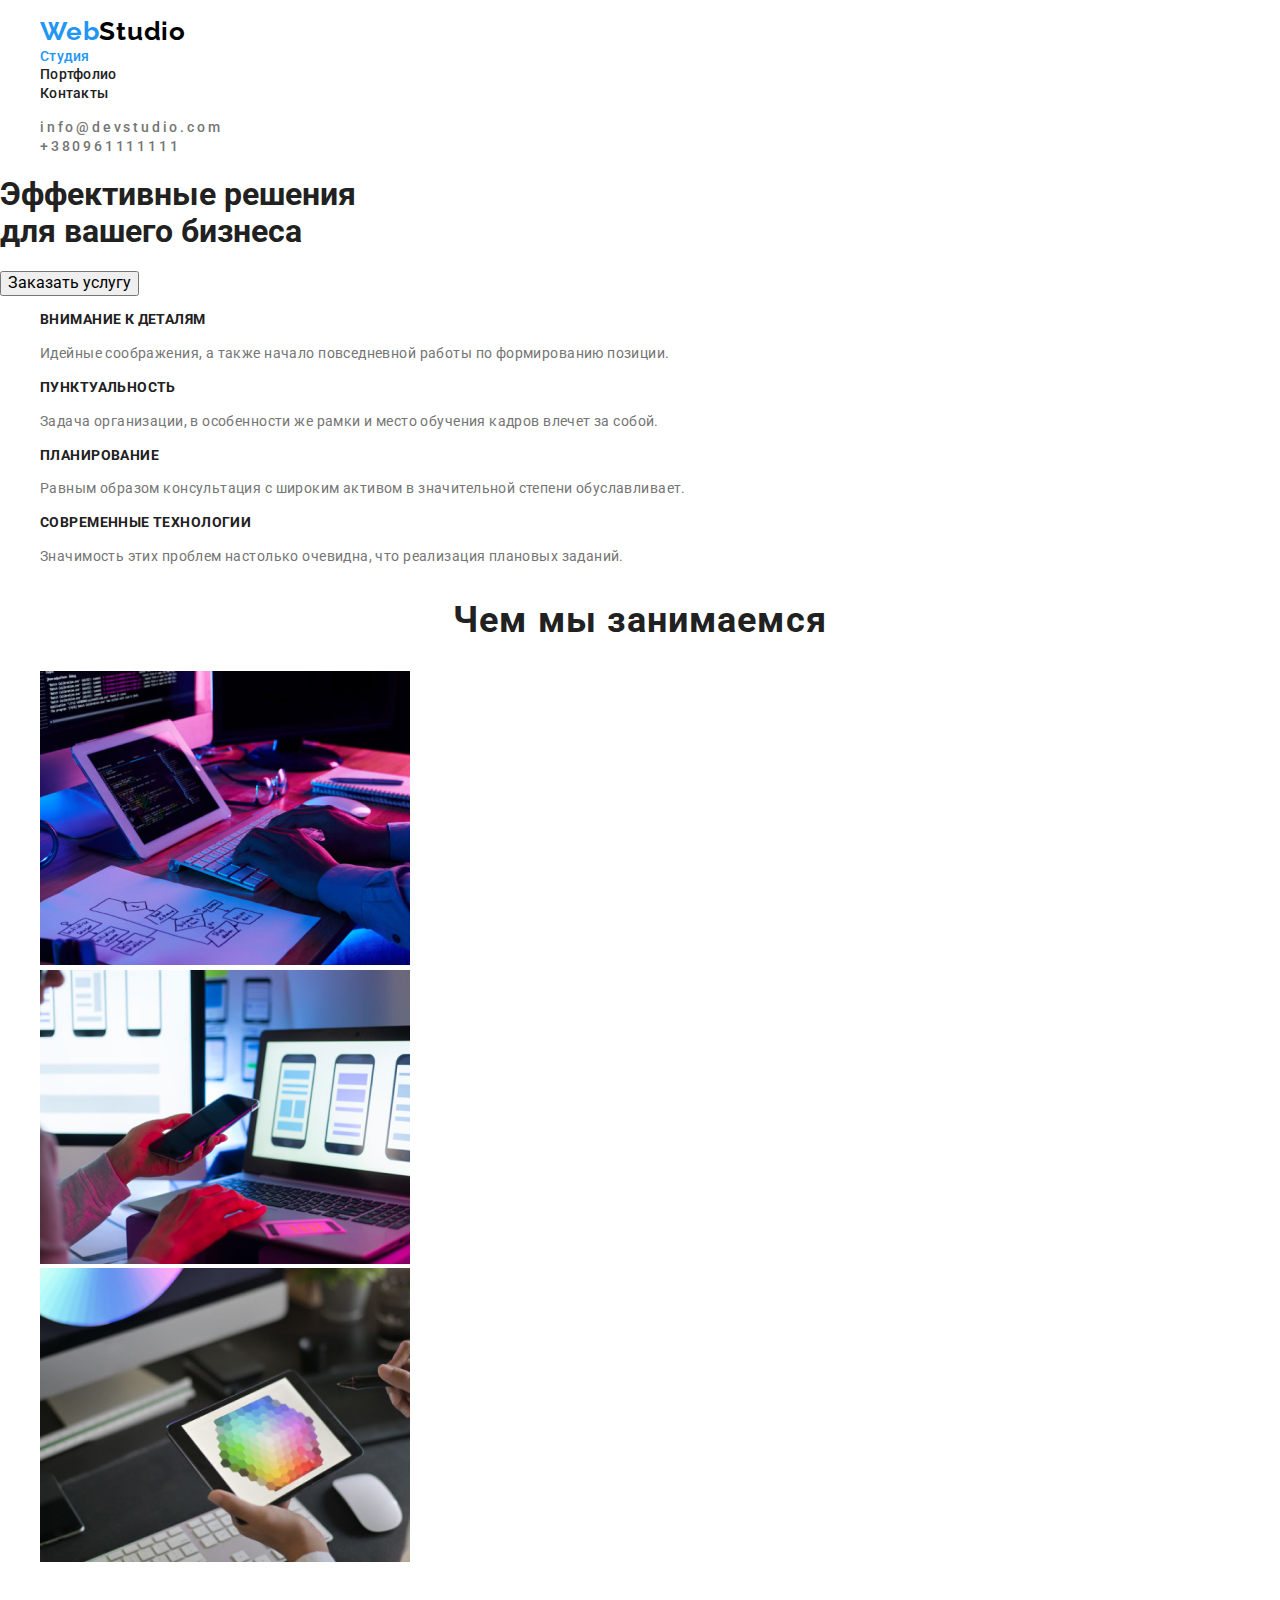
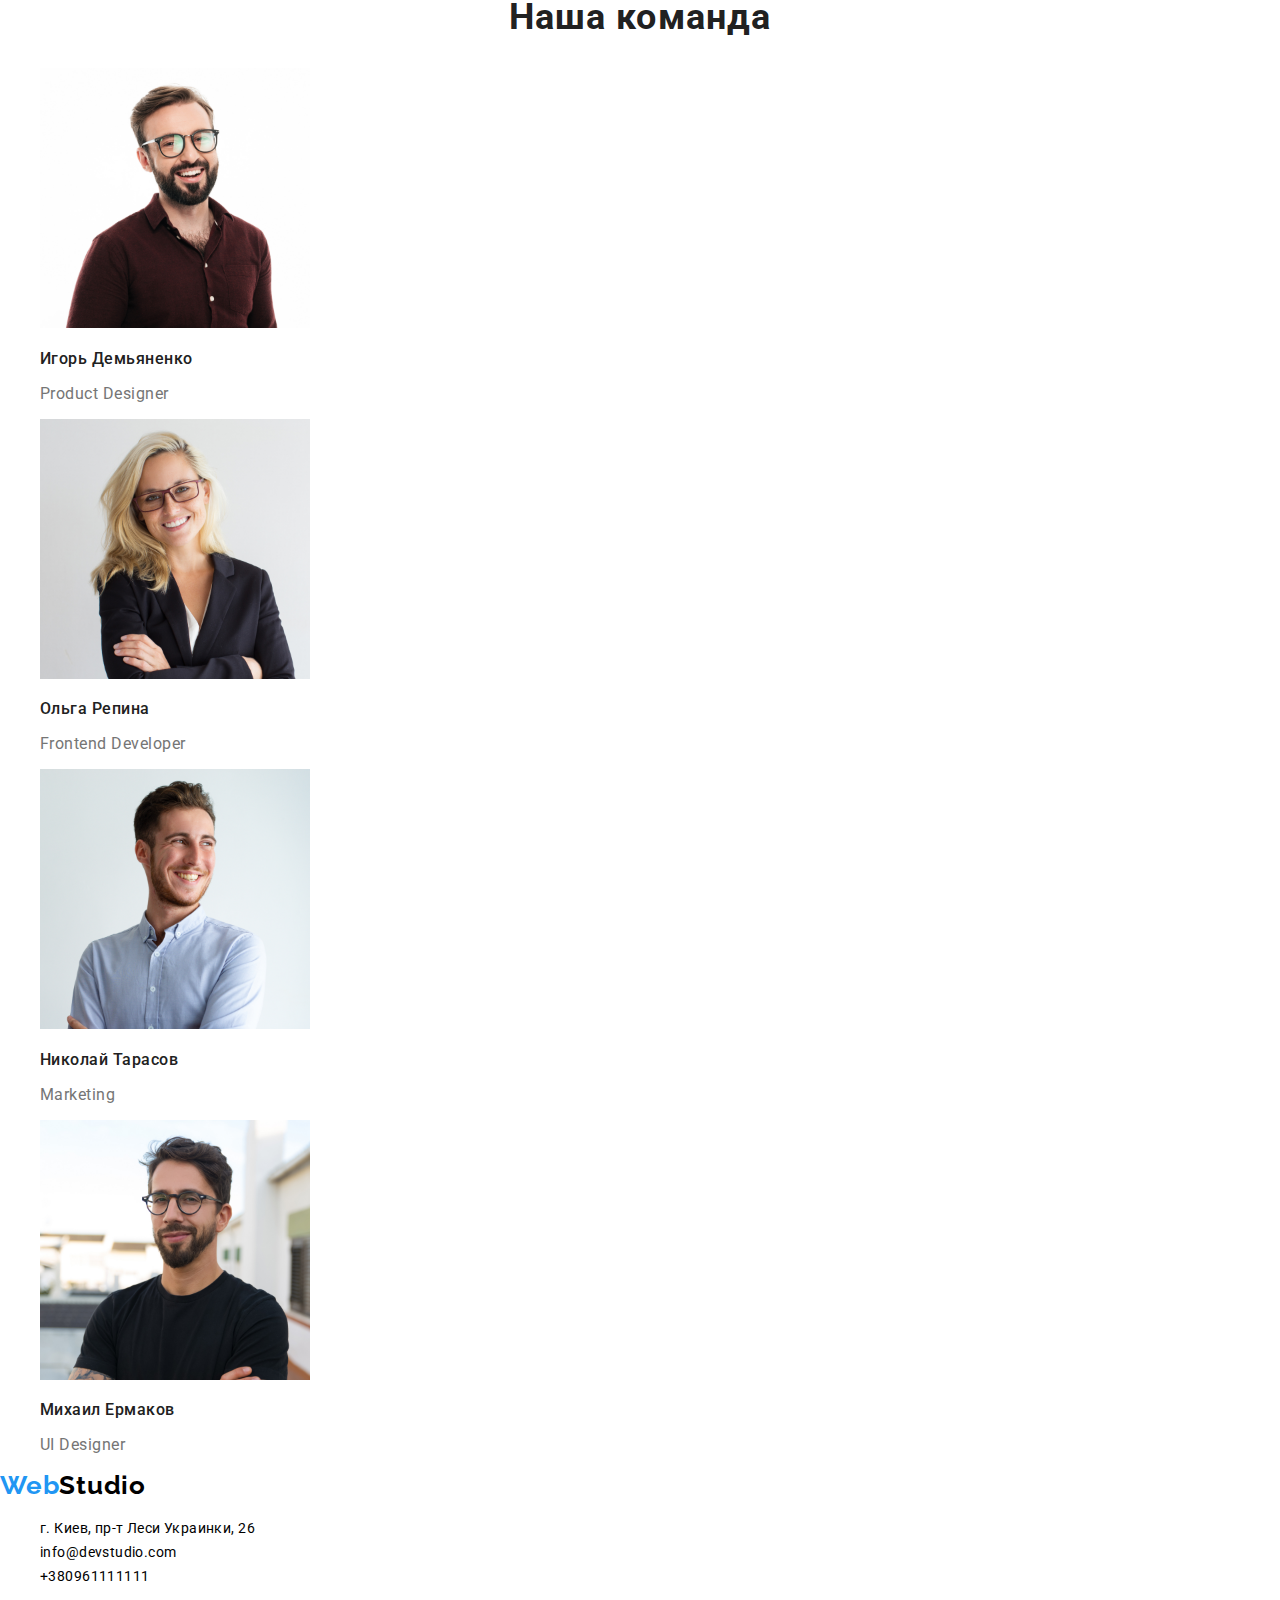
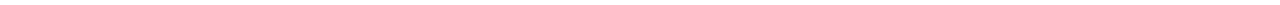
==== index.html @ 48894f7a "hw3-01-copy-previous-HW" ====
<!DOCTYPE html>
<html lang="ru">
<head>
    <meta charset="UTF-8">
    <meta name="viewport" content="width=device-width, initial-scale=1.0">
    <title>Web Studio</title>
    <link rel="stylesheet" href="https://cdnjs.cloudflare.com/ajax/libs/modern-normalize/1.0.0/modern-normalize.css">
    <link rel="stylesheet" href="https://fonts.googleapis.com/css2?family=Raleway:wght@700&family=Roboto:wght@400;500;700;900&display=swap">
    <link rel="stylesheet" href="./css/main.css">
</head>
<body>
    <header class="header">
        <nav class="nav">
            <ul>
                <li class="nav-list list">
                    <a href="./index.html" lang="en" class="link"><span class="logo-web">Web</span><span class="logo-studio">Studio</span></a>
                </li>
                <li class="nav-list list">
                    <a href="./index.html" class="nav-list-link link current">Студия</a>
                </li>
                <li class="nav-list list">
                    <a href="./portfolio.html" class="nav-list-link link">Портфолио</a>
                </li>
                <li class="nav-list list">
                    <a href="" class="nav-list-link link">Контакты</a>
                </li>
            </ul>
        </nav>
        <address class="address">
            <ul>
                <li class="adress-list list">
                    <a href="mailto:info@devstudio.com" class="header-email-link link">info@devstudio.com</a>
                </li>
                <li class="adress-list list">
                    <a href="tel:+380961111111" class="header-tel-link link">+380961111111</a>
                </li>
            </ul>
        </address>
    </header>
    <main>
        <section class="main-section">
            <h1 class="main-section-title">Эффективные решения <br>для вашего бизнеса</h1>
            <button type="button" class="main-section-button">Заказать услугу</button>
        </section>
        <section class="benefits">
            <h2 hidden>Преимущества</h2>
            <ul>
                <li class="benefits-list list">
                    <p class="benefits-list-item">Внимание к деталям</p>
                    <p class="benefits-list-text">Идейные соображения, а также начало повседневной работы по формированию позиции.</p>
                </li>
                <li class="benefits-list list">
                    <p class="benefits-list-item">Пунктуальность</p>
                    <p class="benefits-list-text">Задача организации, в особенности же рамки и место обучения кадров влечет за собой.</p>
                </li>
                <li class="benefits-list list">
                    <p class="benefits-list-item">Планирование</p>
                    <p class="benefits-list-text">Равным образом консультация с широким активом в значительной степени обуславливает.</p>
                </li>
                <li class="benefits-list list">
                    <p class="benefits-list-item">Современные технологии</p>
                    <p class="benefits-list-text">Значимость этих проблем настолько очевидна, что реализация плановых заданий.</p>
                </li>
            </ul>
        </section>
        <section class="doing">
            <h2 class="doing-title">Чем мы занимаемся</h2>
            <ul>
                <li class="doing-list list">
                    <a href="">
                        <img src="./img/service/service-1.jpg" alt="Мы занимаемся десктопными приложениями" height="294" width="370">
                    </a>
                </li>
                <li class="doing-list list">
                    <a href="">
                        <img src="./img/service/service-2.jpg" alt="Мы занимаемся мобильными приложениями" height="294" width="370">
                    </a>
                </li>
                <li class="doing-list list">
                    <a href="">
                        <img src="./img/service/service-3.jpg" alt="Мы занимаемся дизайнерскими решениями" height="294" width="370">
                    </a>
                </li>
            </ul>
        </section>
        <section class="team">
            <h2 class="team-title">Наша команда</h2>
            <ul>
                <li class="team-list list">
                    <img src="./img/our-team/team-1.jpg" alt="Наша команда: Игорь Демьяненко" height="260" width="270">
                    <h3 class="team-person">Игорь Демьяненко</h3>
                    <p lang="en" class="team-role">Product Designer</p>
                </li>
                <li class="team-list list">
                    <img src="./img/our-team/team-2.jpg" alt="Наша команда: Ольга Репина" height="260" width="270">
                    <h3 class="team-person">Ольга Репина</h3>
                    <p lang="en" class="team-role">Frontend Developer</p>
                </li>
                <li class="team-list list">
                    <img src="./img/our-team/team-3.jpg" alt="Наша команда: Николай Тарасов" height="260" width="270">
                    <h3 class="team-person">Николай Тарасов</h3>
                    <p lang="en" class="team-role">Marketing</p>
                </li>
                <li class="team-list list">
                    <img src="./img/our-team/team-4.jpg" alt="Наша команда: Михаил Ермаков" height="260" width="270">
                    <h3 class="team-person">Михаил Ермаков</h3>
                    <p lang="en" class="team-role">UI Designer</p>
                </li>
            </ul>
        </section>
    </main>
    <footer class="footer">
        <a href="./index.html" lang="en" class="link"><span class="logo-web">Web</span><span class="logo-studio">Studio</span></a>
        <address>
            <ul>
                <li class="footer-list list">
                    <a href="https://goo.gl/maps/NVVWa15Udhnw2VXG6" target="_blank" class="footer-adress-link link">г. Киев, пр-т Леси Украинки, 26</a>
                </li>
                <li class="footer-list list">
                    <a href="mailto:info@devstudio.com" class="footer-email-link link">info@devstudio.com</a>
                </li>
                <li class="footer-list list">
                    <a href="tel:+380961111111" class="footer-tel-link link">+380961111111</a>
                </li>
            </ul>           
        </address>
    </footer>
</body>
</html>
---- css/main.css ----
:root {
    --main-font: "Roboto", sans-serif;
    --logo-font: "Raleway", sans-serif;
    --title-theme-color: #212121;
    --text-theme-color: #757575;
    --animation-theme-color: #2196F3;
}

body {
    font-style: normal;
    font-family: var(--main-font);
    color: var(--title-theme-color);
}

button{
    font-family: inherit;
}

.nav-list-link.current {
    color: #2196F3;
}

.list {
    list-style: none;
}
  
.link {
    text-decoration: none;
}

.address {
    font-style: normal;
}

/*  ============ Logo  ============ */
.logo-web {
font-family: var(--logo-font);
font-weight: 700;
font-size: 26px;
line-height: 1.19;
letter-spacing: 0.03em;
color: #2196F3;
}

.logo-studio {
font-family: var(--logo-font);
font-weight: 700;
font-size: 26px;
line-height: 1.19;
letter-spacing: 0.03em;
color: #000000;
}
/*  ============ End Logo  ============ */

/*  ============ HEADER  ============ */

.nav-list-link {
font-family: var(--main-font);
font-weight: 500;
font-size: 14px;
line-height: 1.143;
letter-spacing: 0.02em;
color: var(--title-theme-color);
}

.header-tel-link,
.header-email-link {
  font-weight: 500;
  font-size: 14px;
  line-height: 1.143;
  letter-spacing: 0.2em;
  color: var(--text-theme-color);
}

.nav-list-link:hover,
.nav-list-link:focus,
.header-tel-link:hover,
.header-tel-link:focus, 
.header-email-link:focus,
.header-email-link:hover {
  color: var(--animation-theme-color);
}
/*  ============ END HEADER  ============ */

/*  ============ main section  ============ */
.portfolio-list-button-item {
font-family: var(--main-font);
font-style: normal;
font-weight: 500;
font-size: 16px;
line-height: 1.63;
letter-spacing: 0.03em;
border: 1px solid;
border-radius: 4px
}

.portfolio-list-button-item:hover,
.portfolio-list-button-item:focus {
    font-family: var(--main-font);
    font-weight: 500;
    font-size: 16px;
    line-height: 1.63;
    text-align: center;
    letter-spacing: 0.03em;
    color: #ffffff;
    background-color:#2196F3;
    border: 1px solid #000000;
    border-radius: 4px
}


/*  ============ End main section  ============ */

/*  ============ Benefits  ============ */
.benefits-list-item {
font-family: var(--main-font);
font-weight: 700;
font-size: 14px;
line-height: 1.14;
letter-spacing: 0.03em;
text-transform: uppercase;
color: var(--title-theme-color);
}

.benefits-list-text {
font-family: var(--main-font);
font-weight: 400;
font-size: 14px;
line-height: 1.71;
letter-spacing: 0.03em;
color:var(--text-theme-color);
}
/*  ============ End benefits  ============ */

/*  ============ doing + team  ============ */
.doing-title,
.team-title {
font-family: var(--main-font);
font-weight: 700;
font-size: 36px;
line-height: 1.17;
text-align: center;
letter-spacing: 0.03em;
color: var(--title-theme-color);
}
.team-person {
    font-family: var(--main-font);
    font-weight: 500;
    font-size: 16px;
    line-height: 1.19;
    letter-spacing: 0.03em;
    color: var(--title-theme-color);
}

.team-role {
font-family: var(--main-font);;
font-weight: 400;
font-size: 16px;
line-height: 1.19;
letter-spacing: 0.03em;
color: var(--text-theme-color);
}
/*  ============ End doing + team  ============ */

/*  ============ footer  ============ */
.footer-tel-link,
.footer-email-link,
.footer-adress-link {
font-family: var(--main-font);
font-style: normal;
font-weight: 400;
font-size: 14px;
line-height: 1.71;
letter-spacing: 0.03em;
color: black;
/* color: rgba(255, 255, 255, 0.6); */
}

/* .footer-tel-link,
.footer-email-link {
color: rgba(255, 255, 255, 0.6);
}

.footer-adress-link {
     color: #FFFFFF; 
} */
/*  ============ End footer  ============ */

/*  ============ portfolio button  ============ */
.portfolio-list-button {
    font-family: var(--main-font);
    font-weight: 500;
    font-size: 16px;
    line-height: 1.63;
    letter-spacing: 0.03em;
    color: var(--title-theme-color);
    
}

.portfolio-list-button:hover,
.portfolio-list-button:focus {
font-family: var(--main-font);
font-weight: 500;
font-size: 16px;
line-height: 1.63;
letter-spacing: 0.03em; 
/* color: #FFFFFF; */
}
/*  ============ End portfolio button  ============ */

/*  ============ portfolio-project  ============ */
.portfolio-project-title {
    font-family: var(--main-font);
    font-weight: 700;
    font-size: 18px;
    line-height: 2;
    letter-spacing: 0.06em;
    color: var(--title-theme-color);    
}

.portfolio-project-type {
font-family: var(--main-font);
font-weight: 400;
font-size: 16px;
line-height: 1.88;
letter-spacing: 0.03em;
color: var(--text-theme-color);
}

/*  ============ End portfolio-project  ============ */
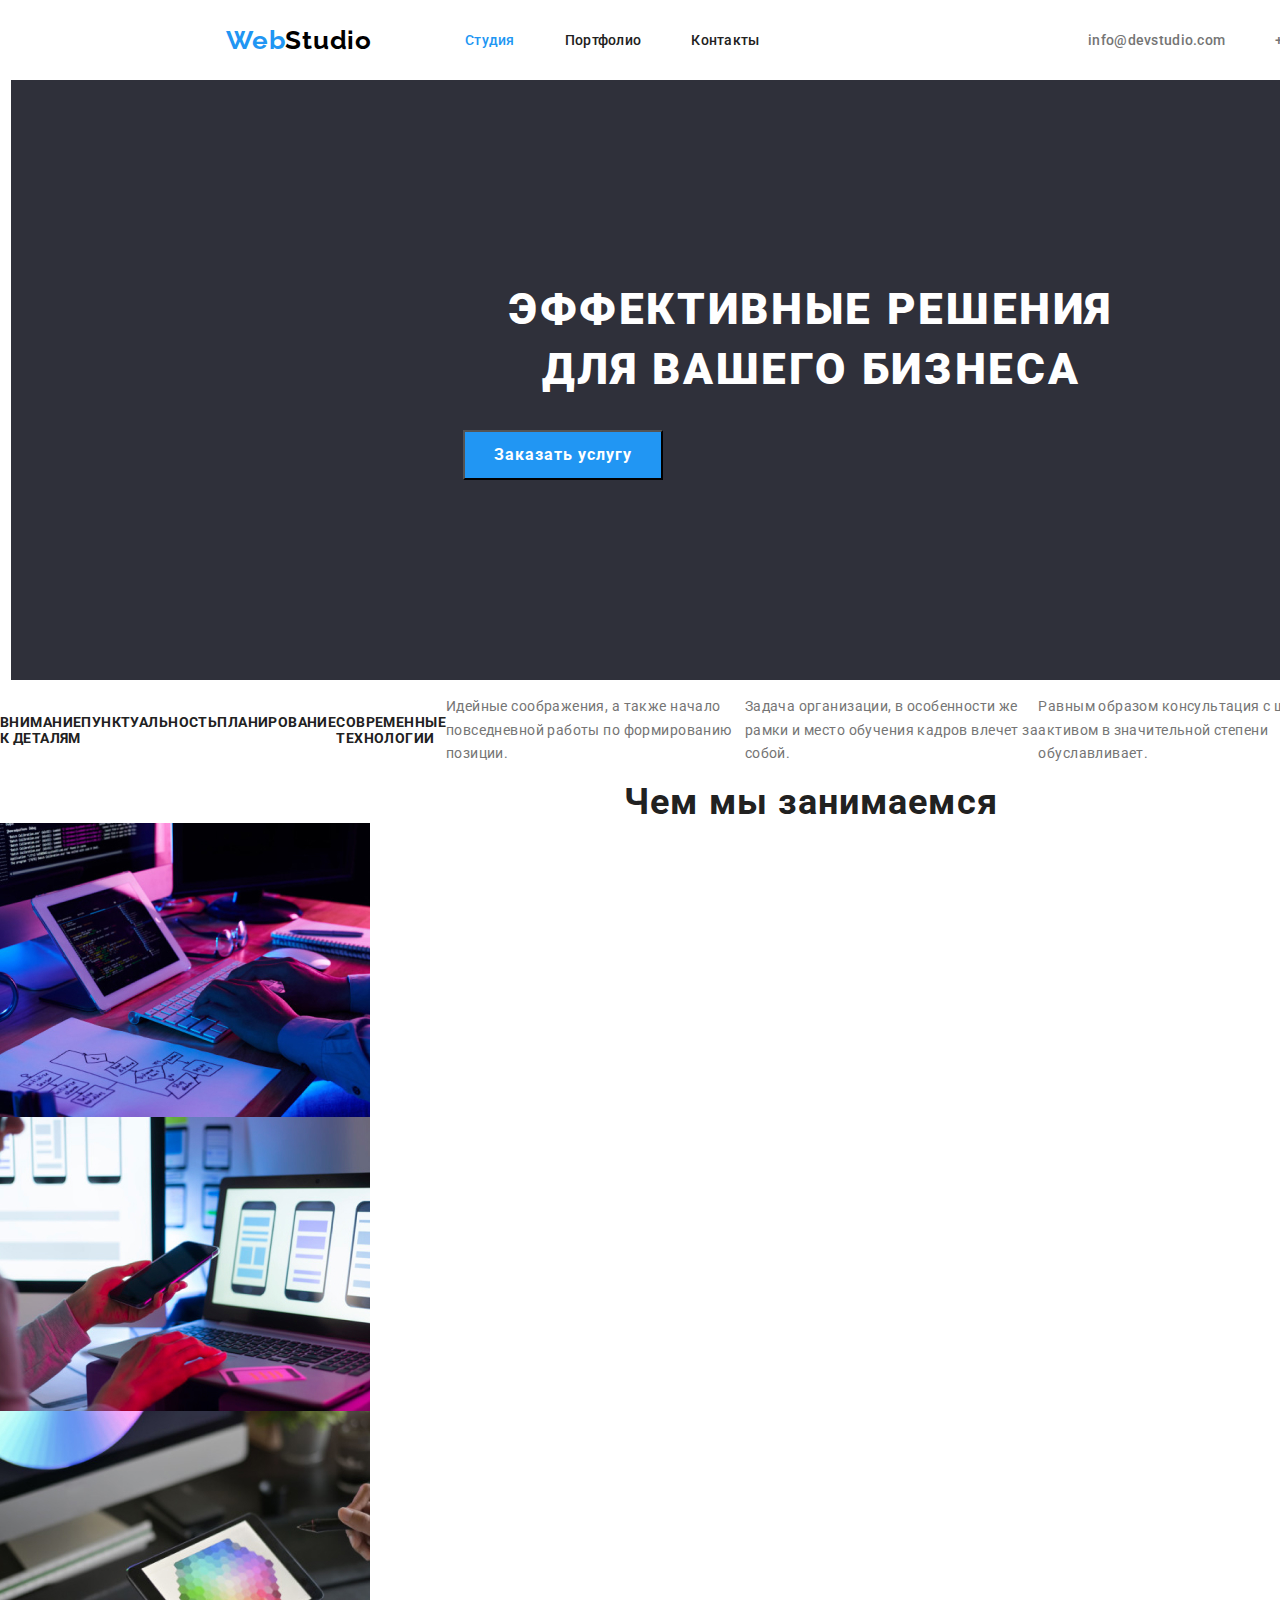
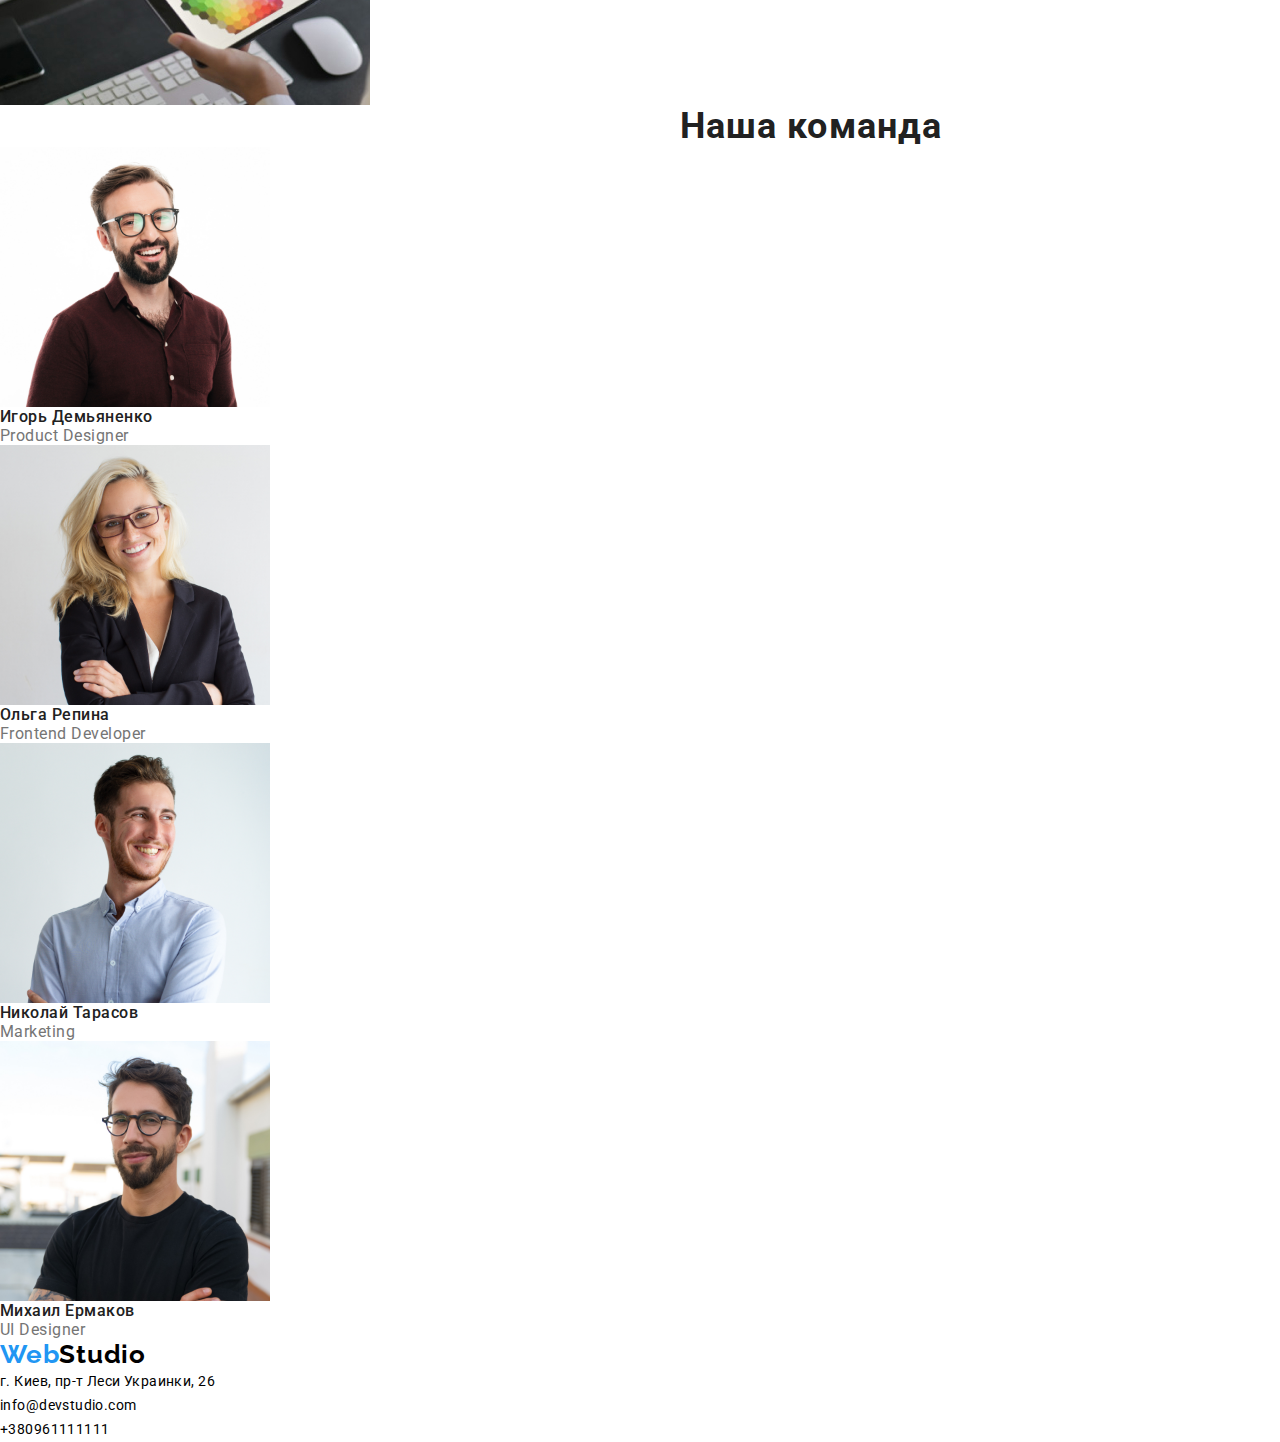
==== commit b38e4ced: "hw3-02" ====
--- a/index.html
+++ b/index.html
@@ -1,129 +1,219 @@
 <!DOCTYPE html>
 <html lang="ru">
-<head>
-    <meta charset="UTF-8">
-    <meta name="viewport" content="width=device-width, initial-scale=1.0">
+  <head>
+    <meta charset="UTF-8" />
+    <meta name="viewport" content="width=device-width, initial-scale=1.0" />
     <title>Web Studio</title>
-    <link rel="stylesheet" href="https://cdnjs.cloudflare.com/ajax/libs/modern-normalize/1.0.0/modern-normalize.css">
-    <link rel="stylesheet" href="https://fonts.googleapis.com/css2?family=Raleway:wght@700&family=Roboto:wght@400;500;700;900&display=swap">
-    <link rel="stylesheet" href="./css/main.css">
-</head>
-<body>
+    <link
+      rel="stylesheet"
+      href="https://cdnjs.cloudflare.com/ajax/libs/modern-normalize/1.0.0/modern-normalize.css"
+    />
+    <link
+      rel="stylesheet"
+      href="https://fonts.googleapis.com/css2?family=Raleway:wght@700&family=Roboto:wght@400;500;700;900&display=swap"
+    />
+    <link rel="stylesheet" href="./css/main.css" />
+  </head>
+  <body>
     <header class="header">
-        <nav class="nav">
-            <ul>
-                <li class="nav-list list">
-                    <a href="./index.html" lang="en" class="link"><span class="logo-web">Web</span><span class="logo-studio">Studio</span></a>
-                </li>
-                <li class="nav-list list">
-                    <a href="./index.html" class="nav-list-link link current">Студия</a>
-                </li>
-                <li class="nav-list list">
-                    <a href="./portfolio.html" class="nav-list-link link">Портфолио</a>
-                </li>
-                <li class="nav-list list">
-                    <a href="" class="nav-list-link link">Контакты</a>
-                </li>
-            </ul>
+      <div class="container">
+        <nav class="navigation">
+          <ul class="nav">
+            <li class="nav-list list">
+              <a href="./index.html" lang="en" class="link">
+                <span class="logo-web">Web</span
+                ><span class="logo-studio">Studio</span></a
+              >
+            </li>
+            <li class="nav-list list">
+              <a href="./index.html" class="nav-list-link link current"
+                >Студия</a
+              >
+            </li>
+            <li class="nav-list list">
+              <a href="./portfolio.html" class="nav-list-link link"
+                >Портфолио</a
+              >
+            </li>
+            <li class="nav-list list">
+              <a href="" class="nav-list-link link">Контакты</a>
+            </li>
+          </ul>
         </nav>
         <address class="address">
-            <ul>
-                <li class="adress-list list">
-                    <a href="mailto:info@devstudio.com" class="header-email-link link">info@devstudio.com</a>
-                </li>
-                <li class="adress-list list">
-                    <a href="tel:+380961111111" class="header-tel-link link">+380961111111</a>
-                </li>
-            </ul>
+          <ul class="address-nav">
+            <li class="adress-list list">
+              <a href="mailto:info@devstudio.com" class="header-email-link link"
+                >info@devstudio.com</a
+              >
+            </li>
+            <li class="adress-list list">
+              <a href="tel:+380961111111" class="header-tel-link link"
+                >+38 096 111 11 11</a
+              >
+            </li>
+          </ul>
         </address>
+      </div>
     </header>
-    <main>
+    <main class="main">
+      <div class="container">
         <section class="main-section">
-            <h1 class="main-section-title">Эффективные решения <br>для вашего бизнеса</h1>
-            <button type="button" class="main-section-button">Заказать услугу</button>
+          <h1 class="main-section-title">ЭФФЕКТИВНЫЕ РЕШЕНИЯ ДЛЯ ВАШЕГО БИЗНЕСА</h1>
+          <button type="button" class="main-section-button">
+            Заказать услугу
+          </button>
         </section>
-        <section class="benefits">
-            <h2 hidden>Преимущества</h2>
-            <ul>
-                <li class="benefits-list list">
-                    <p class="benefits-list-item">Внимание к деталям</p>
-                    <p class="benefits-list-text">Идейные соображения, а также начало повседневной работы по формированию позиции.</p>
-                </li>
-                <li class="benefits-list list">
-                    <p class="benefits-list-item">Пунктуальность</p>
-                    <p class="benefits-list-text">Задача организации, в особенности же рамки и место обучения кадров влечет за собой.</p>
-                </li>
-                <li class="benefits-list list">
-                    <p class="benefits-list-item">Планирование</p>
-                    <p class="benefits-list-text">Равным образом консультация с широким активом в значительной степени обуславливает.</p>
-                </li>
-                <li class="benefits-list list">
-                    <p class="benefits-list-item">Современные технологии</p>
-                    <p class="benefits-list-text">Значимость этих проблем настолько очевидна, что реализация плановых заданий.</p>
-                </li>
-            </ul>
-        </section>
-        <section class="doing">
-            <h2 class="doing-title">Чем мы занимаемся</h2>
-            <ul>
-                <li class="doing-list list">
-                    <a href="">
-                        <img src="./img/service/service-1.jpg" alt="Мы занимаемся десктопными приложениями" height="294" width="370">
-                    </a>
-                </li>
-                <li class="doing-list list">
-                    <a href="">
-                        <img src="./img/service/service-2.jpg" alt="Мы занимаемся мобильными приложениями" height="294" width="370">
-                    </a>
-                </li>
-                <li class="doing-list list">
-                    <a href="">
-                        <img src="./img/service/service-3.jpg" alt="Мы занимаемся дизайнерскими решениями" height="294" width="370">
-                    </a>
-                </li>
-            </ul>
-        </section>
-        <section class="team">
-            <h2 class="team-title">Наша команда</h2>
-            <ul>
-                <li class="team-list list">
-                    <img src="./img/our-team/team-1.jpg" alt="Наша команда: Игорь Демьяненко" height="260" width="270">
-                    <h3 class="team-person">Игорь Демьяненко</h3>
-                    <p lang="en" class="team-role">Product Designer</p>
-                </li>
-                <li class="team-list list">
-                    <img src="./img/our-team/team-2.jpg" alt="Наша команда: Ольга Репина" height="260" width="270">
-                    <h3 class="team-person">Ольга Репина</h3>
-                    <p lang="en" class="team-role">Frontend Developer</p>
-                </li>
-                <li class="team-list list">
-                    <img src="./img/our-team/team-3.jpg" alt="Наша команда: Николай Тарасов" height="260" width="270">
-                    <h3 class="team-person">Николай Тарасов</h3>
-                    <p lang="en" class="team-role">Marketing</p>
-                </li>
-                <li class="team-list list">
-                    <img src="./img/our-team/team-4.jpg" alt="Наша команда: Михаил Ермаков" height="260" width="270">
-                    <h3 class="team-person">Михаил Ермаков</h3>
-                    <p lang="en" class="team-role">UI Designer</p>
-                </li>
-            </ul>
-        </section>
+      </div>
+      <section class="benefits">
+        <h2 hidden>Преимущества</h2>
+        <ul class="benefits-group">
+          <li class="benefits-list list">
+            <p class="benefits-list-item">Внимание к деталям</p>
+          </li>
+          <li class="benefits-list list">
+            <p class="benefits-list-item">Пунктуальность</p>
+          </li>
+          <li class="benefits-list list">
+            <p class="benefits-list-item">Планирование</p>
+          </li>
+          <li class="benefits-list list">
+            <p class="benefits-list-item">Современные технологии</p>
+        </ul>
+        <ul class="benefits-group">
+            <li class="benefits-list list">
+              <p class="benefits-list-text">
+                Идейные соображения, а также начало повседневной работы по
+                формированию позиции.
+              </p>
+            </li>
+            <li class="benefits-list list">
+              <p class="benefits-list-text">
+                Задача организации, в особенности же рамки и место обучения кадров
+                влечет за собой.
+              </p>
+            </li>
+            <li class="benefits-list list">
+              <p class="benefits-list-text">
+                Равным образом консультация с широким активом в значительной
+                степени обуславливает.
+              </p>
+            </li>
+            <li class="benefits-list list">
+              <p class="benefits-list-text">
+                Значимость этих проблем настолько очевидна, что реализация
+                плановых заданий.
+              </p>
+          </ul>
+      </section>
+      <section class="doing">
+        <h2 class="doing-title">Чем мы занимаемся</h2>
+        <ul>
+          <li class="doing-list list">
+            <a href="">
+              <img
+                src="./img/service/service-1.jpg"
+                alt="Мы занимаемся десктопными приложениями"
+                height="294"
+                width="370"
+              />
+            </a>
+          </li>
+          <li class="doing-list list">
+            <a href="">
+              <img
+                src="./img/service/service-2.jpg"
+                alt="Мы занимаемся мобильными приложениями"
+                height="294"
+                width="370"
+              />
+            </a>
+          </li>
+          <li class="doing-list list">
+            <a href="">
+              <img
+                src="./img/service/service-3.jpg"
+                alt="Мы занимаемся дизайнерскими решениями"
+                height="294"
+                width="370"
+              />
+            </a>
+          </li>
+        </ul>
+      </section>
+      <section class="team">
+        <h2 class="team-title">Наша команда</h2>
+        <ul>
+          <li class="team-list list">
+            <img
+              src="./img/our-team/team-1.jpg"
+              alt="Наша команда: Игорь Демьяненко"
+              height="260"
+              width="270"
+            />
+            <h3 class="team-person">Игорь Демьяненко</h3>
+            <p lang="en" class="team-role">Product Designer</p>
+          </li>
+          <li class="team-list list">
+            <img
+              src="./img/our-team/team-2.jpg"
+              alt="Наша команда: Ольга Репина"
+              height="260"
+              width="270"
+            />
+            <h3 class="team-person">Ольга Репина</h3>
+            <p lang="en" class="team-role">Frontend Developer</p>
+          </li>
+          <li class="team-list list">
+            <img
+              src="./img/our-team/team-3.jpg"
+              alt="Наша команда: Николай Тарасов"
+              height="260"
+              width="270"
+            />
+            <h3 class="team-person">Николай Тарасов</h3>
+            <p lang="en" class="team-role">Marketing</p>
+          </li>
+          <li class="team-list list">
+            <img
+              src="./img/our-team/team-4.jpg"
+              alt="Наша команда: Михаил Ермаков"
+              height="260"
+              width="270"
+            />
+            <h3 class="team-person">Михаил Ермаков</h3>
+            <p lang="en" class="team-role">UI Designer</p>
+          </li>
+        </ul>
+      </section>
     </main>
     <footer class="footer">
-        <a href="./index.html" lang="en" class="link"><span class="logo-web">Web</span><span class="logo-studio">Studio</span></a>
-        <address>
-            <ul>
-                <li class="footer-list list">
-                    <a href="https://goo.gl/maps/NVVWa15Udhnw2VXG6" target="_blank" class="footer-adress-link link">г. Киев, пр-т Леси Украинки, 26</a>
-                </li>
-                <li class="footer-list list">
-                    <a href="mailto:info@devstudio.com" class="footer-email-link link">info@devstudio.com</a>
-                </li>
-                <li class="footer-list list">
-                    <a href="tel:+380961111111" class="footer-tel-link link">+380961111111</a>
-                </li>
-            </ul>           
-        </address>
+      <a href="./index.html" lang="en" class="link"
+        ><span class="logo-web">Web</span
+        ><span class="logo-studio">Studio</span></a
+      >
+      <address>
+        <ul>
+          <li class="footer-list list">
+            <a
+              href="https://goo.gl/maps/NVVWa15Udhnw2VXG6"
+              target="_blank"
+              class="footer-adress-link link"
+              >г. Киев, пр-т Леси Украинки, 26</a
+            >
+          </li>
+          <li class="footer-list list">
+            <a href="mailto:info@devstudio.com" class="footer-email-link link"
+              >info@devstudio.com</a
+            >
+          </li>
+          <li class="footer-list list">
+            <a href="tel:+380961111111" class="footer-tel-link link"
+              >+380961111111</a
+            >
+          </li>
+        </ul>
+      </address>
     </footer>
-</body>
+  </body>
 </html>
--- a/css/main.css
+++ b/css/main.css
@@ -1,66 +1,116 @@
 :root {
-    --main-font: "Roboto", sans-serif;
-    --logo-font: "Raleway", sans-serif;
-    --title-theme-color: #212121;
-    --text-theme-color: #757575;
-    --animation-theme-color: #2196F3;
+  --main-font: "Roboto", sans-serif;
+  --logo-font: "Raleway", sans-serif;
+  --title-theme-color: #212121;
+  --text-theme-color: #757575;
+  --animation-theme-color: #2196f3;
+}
+
+*,
+*::before,
+*::after {
+  margin: 0;
+  padding: 0;
 }
 
 body {
-    font-style: normal;
-    font-family: var(--main-font);
-    color: var(--title-theme-color);
-}
-
-button{
-    font-family: inherit;
+  font-style: normal;
+  font-family: var(--main-font);
+  color: var(--title-theme-color);
+  width: 1622px;
+  height: 2349px;
+  background: #ffffff;
+}
+
+img {
+  display: block;
+}
+
+.container {
+  width: 1600px;
+  margin: 0 11px;
+  /* margin: 0 auto px; */
+}
+
+button {
+  font-family: inherit;
 }
 
 .nav-list-link.current {
-    color: #2196F3;
+  color: #2196f3;
 }
 
 .list {
-    list-style: none;
-}
-  
+  list-style: none;
+}
+
 .link {
-    text-decoration: none;
+  text-decoration: none;
 }
 
 .address {
-    font-style: normal;
+  font-style: normal;
 }
 
 /*  ============ Logo  ============ */
 .logo-web {
-font-family: var(--logo-font);
-font-weight: 700;
-font-size: 26px;
-line-height: 1.19;
-letter-spacing: 0.03em;
-color: #2196F3;
+  font-family: var(--logo-font);
+  font-weight: 700;
+  font-size: 26px;
+  line-height: 1.19;
+  letter-spacing: 0.03em;
+  color: #2196f3;
 }
 
 .logo-studio {
-font-family: var(--logo-font);
-font-weight: 700;
-font-size: 26px;
-line-height: 1.19;
-letter-spacing: 0.03em;
-color: #000000;
+  font-family: var(--logo-font);
+  font-weight: 700;
+  font-size: 26px;
+  line-height: 1.19;
+  letter-spacing: 0.03em;
+  color: #000000;
 }
 /*  ============ End Logo  ============ */
 
 /*  ============ HEADER  ============ */
 
+.header .container {
+  display: flex;
+  align-items: center;
+  height: 80px;
+  padding: 0 215px;
+  justify-content: space-between;
+}
+
+.navigation .nav {
+  display: flex;
+  align-items: center;
+}
+
+.address .address-nav {
+  display: flex;
+  align-items: center;
+}
+
+.nav-list:first-child {
+  margin-right: 93px;
+}
+
+.nav-list:nth-child(1n + 2) {
+  margin-right: 50px;
+}
+
+.adress-list:not(:last-child) {
+  margin-right: 50px;
+}
+
 .nav-list-link {
-font-family: var(--main-font);
-font-weight: 500;
-font-size: 14px;
-line-height: 1.143;
-letter-spacing: 0.02em;
-color: var(--title-theme-color);
+  font-family: var(--main-font);
+  font-weight: 500;
+  font-size: 14px;
+  line-height: 1.143;
+  letter-spacing: 0.02em;
+  color: var(--title-theme-color);
 }
 
 .header-tel-link,
@@ -68,14 +118,14 @@
   font-weight: 500;
   font-size: 14px;
   line-height: 1.143;
-  letter-spacing: 0.2em;
+  letter-spacing: 0.02em;
   color: var(--text-theme-color);
 }
 
 .nav-list-link:hover,
 .nav-list-link:focus,
 .header-tel-link:hover,
-.header-tel-link:focus, 
+.header-tel-link:focus,
 .header-email-link:focus,
 .header-email-link:hover {
   color: var(--animation-theme-color);
@@ -83,82 +133,145 @@
 /*  ============ END HEADER  ============ */
 
 /*  ============ main section  ============ */
+
+.main .container {
+    display: flex;
+    align-items: center;
+    justify-content: center;
+    height: 600px;
+    background-color: rgba(47, 48, 58, 100);
+  }
+
+
+.main-section-title {
+    display: flex;
+    width: 696px; 
+    max-height: 120px;
+    flex-wrap: wrap;
+    text-align: center;
+    margin-bottom: 30px;
+
+    font-family: var(--main-font);
+    font-weight: 900;
+    font-size: 44px;
+    line-height: 1.36;
+    letter-spacing: 0.06em;
+    color: #FFFFFF;
+}
+
+.main-section-button {
+    display: flex;
+    justify-content: center;
+    align-items: center;
+    text-align: center;
+    width: 200px; 
+    height: 50px;
+    
+    letter-spacing: 0.06em;
+    font-family: var(--main-font);
+    background-color: var(--animation-theme-color);
+    font-weight: 700;
+    font-size: 16px;
+    line-height: 2.25;
+    color: #FFFFFF;
+}
+
 .portfolio-list-button-item {
-font-family: var(--main-font);
-font-style: normal;
-font-weight: 500;
-font-size: 16px;
-line-height: 1.63;
-letter-spacing: 0.03em;
-border: 1px solid;
-border-radius: 4px
+  font-family: var(--main-font);
+  font-style: normal;
+  font-weight: 500;
+  font-size: 16px;
+  line-height: 1.63;
+  letter-spacing: 0.03em;
+  border: 1px solid;
+  border-radius: 4px;
 }
 
 .portfolio-list-button-item:hover,
 .portfolio-list-button-item:focus {
-    font-family: var(--main-font);
-    font-weight: 500;
-    font-size: 16px;
-    line-height: 1.63;
-    text-align: center;
-    letter-spacing: 0.03em;
-    color: #ffffff;
-    background-color:#2196F3;
-    border: 1px solid #000000;
-    border-radius: 4px
-}
-
+  font-family: var(--main-font);
+  font-weight: 500;
+  font-size: 16px;
+  line-height: 1.63;
+  text-align: center;
+  letter-spacing: 0.03em;
+  color: #ffffff;
+  background-color: #2196f3;
+  border: 1px solid #000000;
+  border-radius: 4px;
+}
 
 /*  ============ End main section  ============ */
 
 /*  ============ Benefits  ============ */
+.main .benefits {
+    display: flex;
+    align-items: center;
+    justify-content: center;
+    height: 101px;
+    flex-direction: row;
+  }
+
+  .benefits-group {
+    display: flex;
+    flex-direction: row;
+    /* align-items: center;
+  justify-content: center; */
+}
+  .benefits-list {
+      display: flex;
+      flex-direction: row;
+      /* align-items: center;
+    justify-content: center; */
+  }
+
 .benefits-list-item {
-font-family: var(--main-font);
-font-weight: 700;
-font-size: 14px;
-line-height: 1.14;
-letter-spacing: 0.03em;
-text-transform: uppercase;
-color: var(--title-theme-color);
+  font-family: var(--main-font);
+  font-weight: 700;
+  font-size: 14px;
+  line-height: 1.14;
+  letter-spacing: 0.03em;
+  text-transform: uppercase;
+  color: var(--title-theme-color);
 }
 
 .benefits-list-text {
-font-family: var(--main-font);
-font-weight: 400;
-font-size: 14px;
-line-height: 1.71;
-letter-spacing: 0.03em;
-color:var(--text-theme-color);
+  font-family: var(--main-font);
+  font-weight: 400;
+  font-size: 14px;
+  line-height: 1.71;
+  letter-spacing: 0.03em;
+  color: var(--text-theme-color);
 }
 /*  ============ End benefits  ============ */
 
 /*  ============ doing + team  ============ */
 .doing-title,
 .team-title {
-font-family: var(--main-font);
-font-weight: 700;
-font-size: 36px;
-line-height: 1.17;
-text-align: center;
-letter-spacing: 0.03em;
-color: var(--title-theme-color);
+  font-family: var(--main-font);
+  font-weight: 700;
+  font-size: 36px;
+  line-height: 1.17;
+  text-align: center;
+  letter-spacing: 0.03em;
+  color: var(--title-theme-color);
 }
 .team-person {
-    font-family: var(--main-font);
-    font-weight: 500;
-    font-size: 16px;
-    line-height: 1.19;
-    letter-spacing: 0.03em;
-    color: var(--title-theme-color);
+  font-family: var(--main-font);
+  font-weight: 500;
+  font-size: 16px;
+  line-height: 1.19;
+  letter-spacing: 0.03em;
+  color: var(--title-theme-color);
 }
 
 .team-role {
-font-family: var(--main-font);;
-font-weight: 400;
-font-size: 16px;
-line-height: 1.19;
-letter-spacing: 0.03em;
-color: var(--text-theme-color);
+  font-family: var(--main-font);
+  font-weight: 400;
+  font-size: 16px;
+  line-height: 1.19;
+  letter-spacing: 0.03em;
+  color: var(--text-theme-color);
 }
 /*  ============ End doing + team  ============ */
 
@@ -166,14 +279,14 @@
 .footer-tel-link,
 .footer-email-link,
 .footer-adress-link {
-font-family: var(--main-font);
-font-style: normal;
-font-weight: 400;
-font-size: 14px;
-line-height: 1.71;
-letter-spacing: 0.03em;
-color: black;
-/* color: rgba(255, 255, 255, 0.6); */
+  font-family: var(--main-font);
+  font-style: normal;
+  font-weight: 400;
+  font-size: 14px;
+  line-height: 1.71;
+  letter-spacing: 0.03em;
+  color: black;
+  /* color: rgba(255, 255, 255, 0.6); */
 }
 
 /* .footer-tel-link,
@@ -188,43 +301,42 @@
 
 /*  ============ portfolio button  ============ */
 .portfolio-list-button {
-    font-family: var(--main-font);
-    font-weight: 500;
-    font-size: 16px;
-    line-height: 1.63;
-    letter-spacing: 0.03em;
-    color: var(--title-theme-color);
-    
+  font-family: var(--main-font);
+  font-weight: 500;
+  font-size: 16px;
+  line-height: 1.63;
+  letter-spacing: 0.03em;
+  color: var(--title-theme-color);
 }
 
 .portfolio-list-button:hover,
 .portfolio-list-button:focus {
-font-family: var(--main-font);
-font-weight: 500;
-font-size: 16px;
-line-height: 1.63;
-letter-spacing: 0.03em; 
-/* color: #FFFFFF; */
+  font-family: var(--main-font);
+  font-weight: 500;
+  font-size: 16px;
+  line-height: 1.63;
+  letter-spacing: 0.03em;
+  /* color: #FFFFFF; */
 }
 /*  ============ End portfolio button  ============ */
 
 /*  ============ portfolio-project  ============ */
 .portfolio-project-title {
-    font-family: var(--main-font);
-    font-weight: 700;
-    font-size: 18px;
-    line-height: 2;
-    letter-spacing: 0.06em;
-    color: var(--title-theme-color);    
+  font-family: var(--main-font);
+  font-weight: 700;
+  font-size: 18px;
+  line-height: 2;
+  letter-spacing: 0.06em;
+  color: var(--title-theme-color);
 }
 
 .portfolio-project-type {
-font-family: var(--main-font);
-font-weight: 400;
-font-size: 16px;
-line-height: 1.88;
-letter-spacing: 0.03em;
-color: var(--text-theme-color);
-}
-
-/*  ============ End portfolio-project  ============ */+  font-family: var(--main-font);
+  font-weight: 400;
+  font-size: 16px;
+  line-height: 1.88;
+  letter-spacing: 0.03em;
+  color: var(--text-theme-color);
+}
+
+/*  ============ End portfolio-project  ============ */
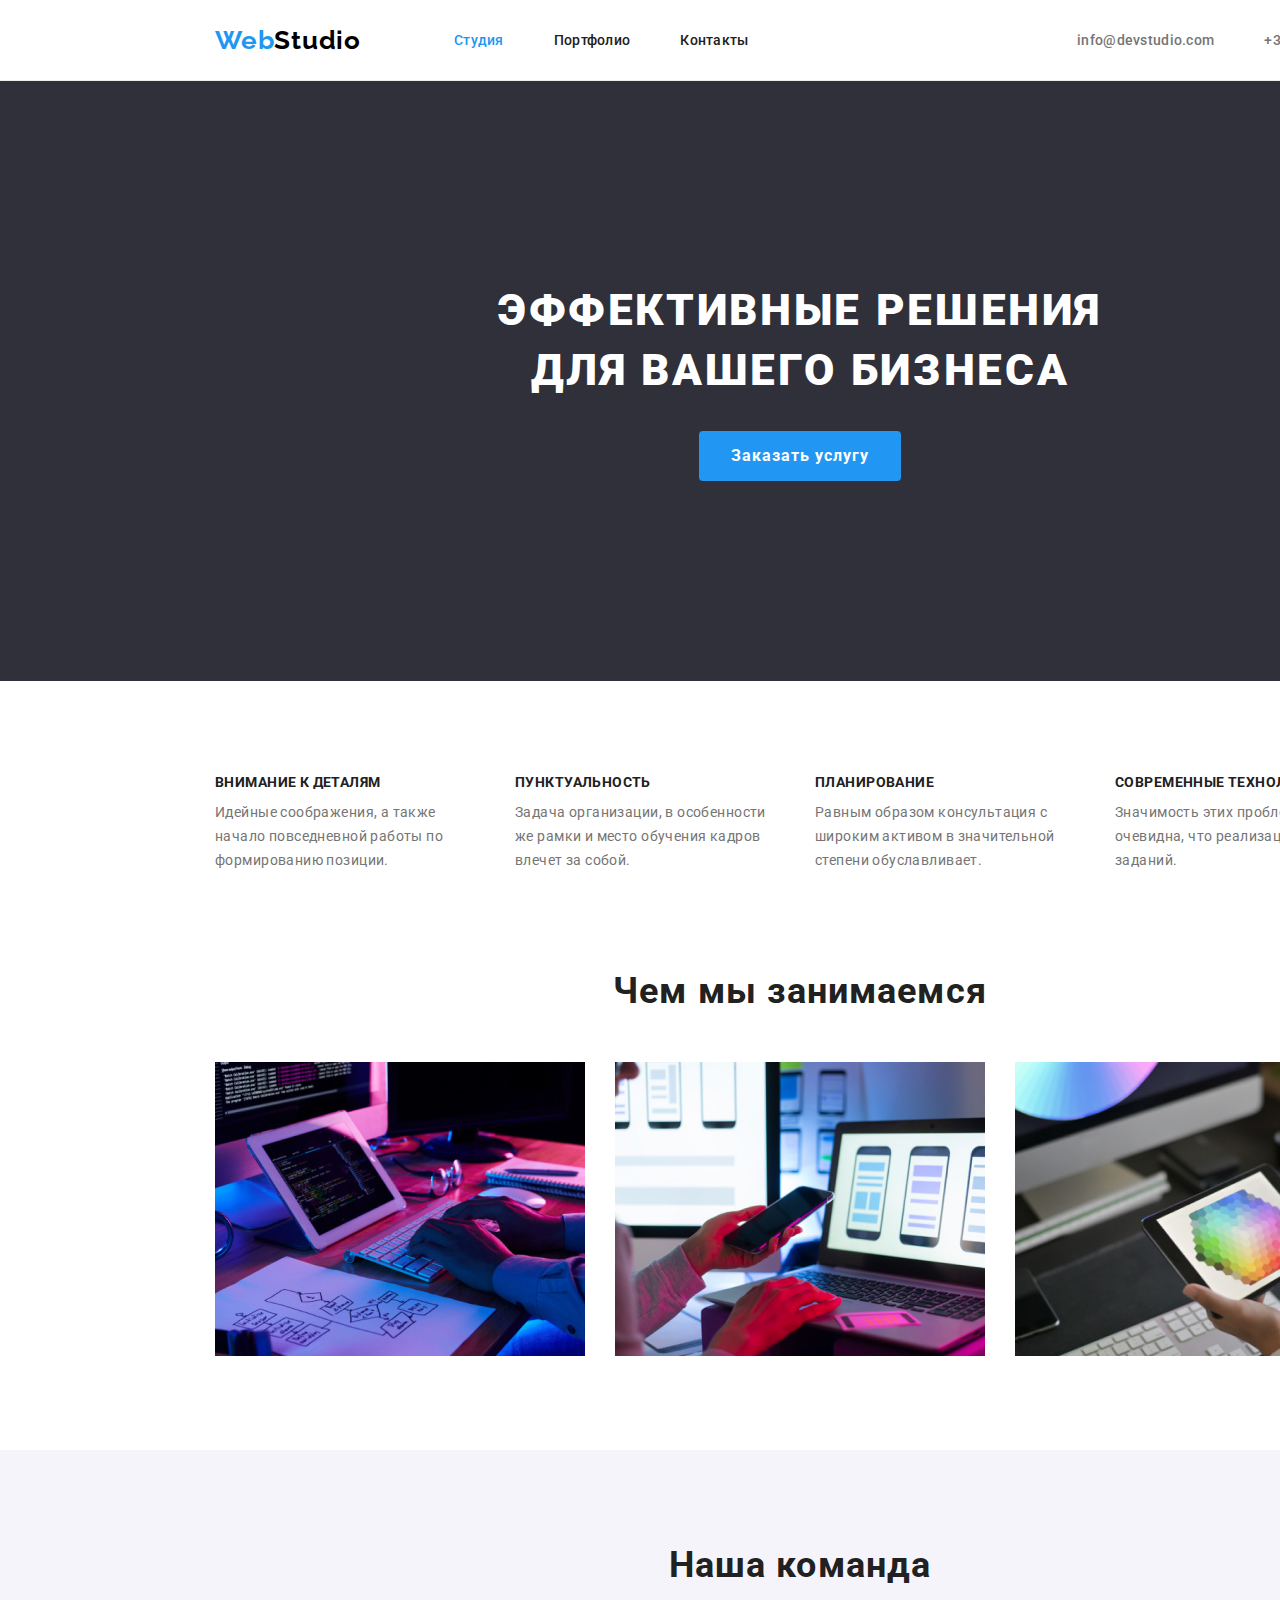
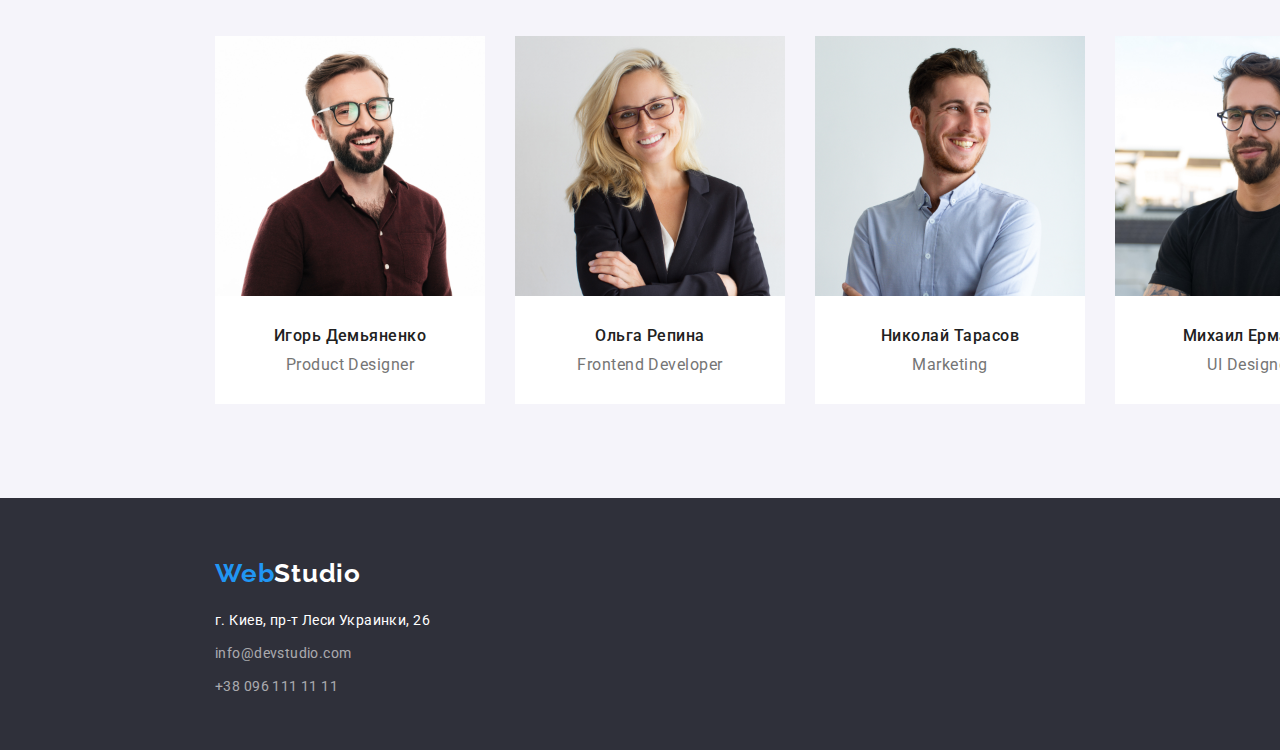
==== commit eb468bdf: "hw3-03" ====
--- a/index.html
+++ b/index.html
@@ -21,19 +21,13 @@
           <ul class="nav">
             <li class="nav-list list">
               <a href="./index.html" lang="en" class="link">
-                <span class="logo-web">Web</span
-                ><span class="logo-studio">Studio</span></a
-              >
+                <span class="logo-web-header">Web</span><span class="logo-studio-header">Studio</span></a>
             </li>
             <li class="nav-list list">
-              <a href="./index.html" class="nav-list-link link current"
-                >Студия</a
-              >
+              <a href="./index.html" class="nav-list-link link current">Студия</a>
             </li>
             <li class="nav-list list">
-              <a href="./portfolio.html" class="nav-list-link link"
-                >Портфолио</a
-              >
+              <a href="./portfolio.html" class="nav-list-link link">Портфолио</a>
             </li>
             <li class="nav-list list">
               <a href="" class="nav-list-link link">Контакты</a>
@@ -44,13 +38,11 @@
           <ul class="address-nav">
             <li class="adress-list list">
               <a href="mailto:info@devstudio.com" class="header-email-link link"
-                >info@devstudio.com</a
-              >
+                >info@devstudio.com</a>
             </li>
             <li class="adress-list list">
               <a href="tel:+380961111111" class="header-tel-link link"
-                >+38 096 111 11 11</a
-              >
+                >+38 096 111 11 11</a>
             </li>
           </ul>
         </address>
@@ -59,139 +51,128 @@
     <main class="main">
       <div class="container">
         <section class="main-section">
-          <h1 class="main-section-title">ЭФФЕКТИВНЫЕ РЕШЕНИЯ ДЛЯ ВАШЕГО БИЗНЕСА</h1>
+          <div class="main-title">
+            <h1 class="main-section-title">ЭФФЕКТИВНЫЕ РЕШЕНИЯ <br> ДЛЯ ВАШЕГО БИЗНЕСА</h1>
           <button type="button" class="main-section-button">
             Заказать услугу
           </button>
+          </div>
         </section>
       </div>
-      <section class="benefits">
-        <h2 hidden>Преимущества</h2>
-        <ul class="benefits-group">
-          <li class="benefits-list list">
-            <p class="benefits-list-item">Внимание к деталям</p>
-          </li>
-          <li class="benefits-list list">
-            <p class="benefits-list-item">Пунктуальность</p>
-          </li>
-          <li class="benefits-list list">
-            <p class="benefits-list-item">Планирование</p>
-          </li>
-          <li class="benefits-list list">
-            <p class="benefits-list-item">Современные технологии</p>
-        </ul>
-        <ul class="benefits-group">
+       <section class="benefits">
+         <div class="container">
+          <h2 hidden>Преимущества</h2>
+          <ul class="benefits-title-group">
             <li class="benefits-list list">
+              <p class="benefits-list-item">Внимание к деталям</p>
               <p class="benefits-list-text">
                 Идейные соображения, а также начало повседневной работы по
                 формированию позиции.
               </p>
             </li>
             <li class="benefits-list list">
+              <p class="benefits-list-item">Пунктуальность</p>
               <p class="benefits-list-text">
                 Задача организации, в особенности же рамки и место обучения кадров
                 влечет за собой.
               </p>
             </li>
             <li class="benefits-list list">
+              <p class="benefits-list-item">Планирование</p>
               <p class="benefits-list-text">
                 Равным образом консультация с широким активом в значительной
                 степени обуславливает.
               </p>
             </li>
             <li class="benefits-list list">
+              <p class="benefits-list-item">Современные технологии</p>
               <p class="benefits-list-text">
                 Значимость этих проблем настолько очевидна, что реализация
                 плановых заданий.
               </p>
           </ul>
+         </div>
       </section>
       <section class="doing">
-        <h2 class="doing-title">Чем мы занимаемся</h2>
-        <ul>
-          <li class="doing-list list">
-            <a href="">
-              <img
-                src="./img/service/service-1.jpg"
-                alt="Мы занимаемся десктопными приложениями"
-                height="294"
-                width="370"
-              />
-            </a>
-          </li>
-          <li class="doing-list list">
-            <a href="">
-              <img
-                src="./img/service/service-2.jpg"
-                alt="Мы занимаемся мобильными приложениями"
-                height="294"
-                width="370"
-              />
-            </a>
-          </li>
-          <li class="doing-list list">
-            <a href="">
-              <img
-                src="./img/service/service-3.jpg"
-                alt="Мы занимаемся дизайнерскими решениями"
-                height="294"
-                width="370"
-              />
-            </a>
-          </li>
-        </ul>
+        <div class="container">
+          <h2 class="doing-title">Чем мы занимаемся</h2>
+          <ul class="doing-item">
+            <li class="doing-list list">
+              <a href="">
+                <img src="./img/service/service-1.jpg"
+                  alt="Мы занимаемся десктопными приложениями"
+                  height="294"
+                  width="370"/>
+              </a>
+            </li>
+            <li class="doing-list list">
+              <a href="">
+                <img src="./img/service/service-2.jpg"
+                  alt="Мы занимаемся мобильными приложениями"
+                  height="294"
+                  width="370"/>
+              </a>
+            </li>
+            <li class="doing-list list">
+              <a href="">
+                <img src="./img/service/service-3.jpg"
+                  alt="Мы занимаемся дизайнерскими решениями"
+                  height="294"
+                  width="370"/>
+              </a>
+            </li>
+          </ul>
+        </div>
       </section>
       <section class="team">
-        <h2 class="team-title">Наша команда</h2>
-        <ul>
-          <li class="team-list list">
-            <img
-              src="./img/our-team/team-1.jpg"
-              alt="Наша команда: Игорь Демьяненко"
-              height="260"
-              width="270"
-            />
-            <h3 class="team-person">Игорь Демьяненко</h3>
-            <p lang="en" class="team-role">Product Designer</p>
-          </li>
-          <li class="team-list list">
-            <img
-              src="./img/our-team/team-2.jpg"
-              alt="Наша команда: Ольга Репина"
-              height="260"
-              width="270"
-            />
-            <h3 class="team-person">Ольга Репина</h3>
-            <p lang="en" class="team-role">Frontend Developer</p>
-          </li>
-          <li class="team-list list">
-            <img
-              src="./img/our-team/team-3.jpg"
-              alt="Наша команда: Николай Тарасов"
-              height="260"
-              width="270"
-            />
-            <h3 class="team-person">Николай Тарасов</h3>
-            <p lang="en" class="team-role">Marketing</p>
-          </li>
-          <li class="team-list list">
-            <img
-              src="./img/our-team/team-4.jpg"
-              alt="Наша команда: Михаил Ермаков"
-              height="260"
-              width="270"
-            />
-            <h3 class="team-person">Михаил Ермаков</h3>
-            <p lang="en" class="team-role">UI Designer</p>
-          </li>
-        </ul>
+        <div class="container">
+          <h2 class="team-title">Наша команда</h2>
+          <ul class="team-group">
+            <li class="team-list list">
+              <img
+                src="./img/our-team/team-1.jpg"
+                alt="Наша команда: Игорь Демьяненко"
+                height="260"
+                width="270"/>
+              <h3 class="team-person">Игорь Демьяненко</h3>
+              <p lang="en" class="team-role">Product Designer</p>
+            </li>
+            <li class="team-list list">
+              <img
+                src="./img/our-team/team-2.jpg"
+                alt="Наша команда: Ольга Репина"
+                height="260"
+                width="270"/>
+              <h3 class="team-person">Ольга Репина</h3>
+              <p lang="en" class="team-role">Frontend Developer</p>
+            </li>
+            <li class="team-list list">
+              <img
+                src="./img/our-team/team-3.jpg"
+                alt="Наша команда: Николай Тарасов"
+                height="260"
+                width="270"/>
+              <h3 class="team-person">Николай Тарасов</h3>
+              <p lang="en" class="team-role">Marketing</p>
+            </li>
+            <li class="team-list list">
+              <img
+                src="./img/our-team/team-4.jpg"
+                alt="Наша команда: Михаил Ермаков"
+                height="260"
+                width="270"/>
+              <h3 class="team-person">Михаил Ермаков</h3>
+              <p lang="en" class="team-role">UI Designer</p>
+            </li>
+          </ul>
+         </div>
       </section>
     </main>
     <footer class="footer">
-      <a href="./index.html" lang="en" class="link"
+      <div class="container">
+        <a href="./index.html" lang="en" class="link"
         ><span class="logo-web">Web</span
-        ><span class="logo-studio">Studio</span></a
-      >
+        ><span class="logo-studio">Studio</span></a>
       <address>
         <ul>
           <li class="footer-list list">
@@ -199,21 +180,18 @@
               href="https://goo.gl/maps/NVVWa15Udhnw2VXG6"
               target="_blank"
               class="footer-adress-link link"
-              >г. Киев, пр-т Леси Украинки, 26</a
-            >
+              >г. Киев, пр-т Леси Украинки, 26</a>
           </li>
           <li class="footer-list list">
             <a href="mailto:info@devstudio.com" class="footer-email-link link"
-              >info@devstudio.com</a
-            >
+              >info@devstudio.com</a>
           </li>
           <li class="footer-list list">
-            <a href="tel:+380961111111" class="footer-tel-link link"
-              >+380961111111</a
-            >
+            <a href="tel:+380961111111" class="footer-tel-link link">+38 096 111 11 11</a>
           </li>
         </ul>
       </address>
+      </div>
     </footer>
   </body>
 </html>
--- a/css/main.css
+++ b/css/main.css
@@ -17,8 +17,8 @@
   font-style: normal;
   font-family: var(--main-font);
   color: var(--title-theme-color);
-  width: 1622px;
-  height: 2349px;
+  /* width: 1622px;
+  height: 2349px; */
   background: #ffffff;
 }
 
@@ -28,9 +28,9 @@
 
 .container {
   width: 1600px;
-  margin: 0 11px;
-  /* margin: 0 auto px; */
-}
+  margin: 0 auto;
+}
+
 
 button {
   font-family: inherit;
@@ -53,7 +53,7 @@
 }
 
 /*  ============ Logo  ============ */
-.logo-web {
+.logo-web-header {
   font-family: var(--logo-font);
   font-weight: 700;
   font-size: 26px;
@@ -62,7 +62,7 @@
   color: #2196f3;
 }
 
-.logo-studio {
+.logo-studio-header {
   font-family: var(--logo-font);
   font-weight: 700;
   font-size: 26px;
@@ -82,6 +82,10 @@
   justify-content: space-between;
 }
 
+.header  {
+  border-bottom: 1px solid rgba(236, 236, 236, 1);
+}
+
 .navigation .nav {
   display: flex;
   align-items: center;
@@ -99,6 +103,7 @@
 .nav-list:nth-child(1n + 2) {
   margin-right: 50px;
 }
+
 
 .adress-list:not(:last-child) {
   margin-right: 50px;
@@ -128,44 +133,34 @@
 .header-tel-link:focus,
 .header-email-link:focus,
 .header-email-link:hover {
-  color: var(--animation-theme-color);
+color: var(--animation-theme-color);
 }
 /*  ============ END HEADER  ============ */
 
 /*  ============ main section  ============ */
 
-.main .container {
-    display: flex;
-    align-items: center;
-    justify-content: center;
+.container .main-title {
     height: 600px;
     background-color: rgba(47, 48, 58, 100);
+    width: 1600px;
+    text-align: center;
   }
 
-
 .main-section-title {
-    display: flex;
-    width: 696px; 
-    max-height: 120px;
-    flex-wrap: wrap;
-    text-align: center;
-    margin-bottom: 30px;
-
-    font-family: var(--main-font);
+  font-family: var(--main-font);
     font-weight: 900;
     font-size: 44px;
     line-height: 1.36;
     letter-spacing: 0.06em;
     color: #FFFFFF;
+    padding-top: 200px;
+    padding-bottom: 30px;
 }
 
 .main-section-button {
-    display: flex;
-    justify-content: center;
-    align-items: center;
-    text-align: center;
-    width: 200px; 
+    display: inline-block;
     height: 50px;
+    padding: 0 32px;
     
     letter-spacing: 0.06em;
     font-family: var(--main-font);
@@ -174,56 +169,35 @@
     font-size: 16px;
     line-height: 2.25;
     color: #FFFFFF;
-}
-
-.portfolio-list-button-item {
-  font-family: var(--main-font);
-  font-style: normal;
-  font-weight: 500;
-  font-size: 16px;
-  line-height: 1.63;
-  letter-spacing: 0.03em;
-  border: 1px solid;
-  border-radius: 4px;
-}
-
-.portfolio-list-button-item:hover,
-.portfolio-list-button-item:focus {
-  font-family: var(--main-font);
-  font-weight: 500;
-  font-size: 16px;
-  line-height: 1.63;
-  text-align: center;
-  letter-spacing: 0.03em;
-  color: #ffffff;
-  background-color: #2196f3;
-  border: 1px solid #000000;
-  border-radius: 4px;
+    border-radius: 4px;
+    border: none;
 }
 
 /*  ============ End main section  ============ */
 
 /*  ============ Benefits  ============ */
-.main .benefits {
-    display: flex;
-    align-items: center;
-    justify-content: center;
-    height: 101px;
-    flex-direction: row;
-  }
-
-  .benefits-group {
-    display: flex;
-    flex-direction: row;
-    /* align-items: center;
-  justify-content: center; */
-}
-  .benefits-list {
-      display: flex;
-      flex-direction: row;
-      /* align-items: center;
-    justify-content: center; */
-  }
+
+/* .benefits .container {
+  margin: 94px 215px 94px;
+  width: 1170px;
+  height: 101px;
+} */
+
+.benefits-title-group {
+  display: flex;
+  margin: 94px 215px 94px;
+  width: 1170px;
+  height: 101px;
+  justify-content: space-between;
+}
+
+.benefits-list {
+  width: 270px;
+}
+
+.benefits-list:not(:last-child) {
+  margin-right: 30px;
+}
 
 .benefits-list-item {
   font-family: var(--main-font);
@@ -233,6 +207,7 @@
   letter-spacing: 0.03em;
   text-transform: uppercase;
   color: var(--title-theme-color);
+  margin-bottom: 10px;
 }
 
 .benefits-list-text {
@@ -246,6 +221,19 @@
 /*  ============ End benefits  ============ */
 
 /*  ============ doing + team  ============ */
+
+.doing-title {
+  margin-bottom: 50px;
+}
+
+.doing-item {
+  display: flex;
+  justify-content: space-between;
+  margin: 0 215px 94px;
+  width: 1170px;
+  height: 386 px;
+}
+
 .doing-title,
 .team-title {
   font-family: var(--main-font);
@@ -263,6 +251,8 @@
   line-height: 1.19;
   letter-spacing: 0.03em;
   color: var(--title-theme-color);
+  text-align: center;
+  padding: 30px 0 10px;
 }
 
 .team-role {
@@ -272,7 +262,36 @@
   line-height: 1.19;
   letter-spacing: 0.03em;
   color: var(--text-theme-color);
-}
+  text-align: center;
+  padding-bottom: 30px;
+}
+
+.container .team {
+  height: 648px;
+  background-color: #F5F4FA;
+}
+
+.team-group {
+  display: flex;
+  justify-content: space-between;
+  margin: 0 215px 94px;
+
+}
+
+.team .container {
+  background-color: #F5F4FA;
+  height: 648px;
+}
+
+.team-list {
+  background-color: white;
+}
+
+.team-title {
+  margin-bottom: 50px;
+  padding-top: 94px;
+}
+
 /*  ============ End doing + team  ============ */
 
 /*  ============ footer  ============ */
@@ -285,42 +304,115 @@
   font-size: 14px;
   line-height: 1.71;
   letter-spacing: 0.03em;
-  color: black;
-  /* color: rgba(255, 255, 255, 0.6); */
-}
-
-/* .footer-tel-link,
-.footer-email-link {
-color: rgba(255, 255, 255, 0.6);
+}
+
+.footer .container {
+  background-color: #2F303A;
+  height: 252px;
+  padding-left: 215px;
+  padding-top: 60px;
+}
+
+.footer-list:first-child {
+  margin-top: 20px;
+}
+
+.footer-list:not(:last-child) {
+  margin-bottom: 9px;
 }
 
 .footer-adress-link {
-     color: #FFFFFF; 
-} */
+  color: white;
+}
+
+.footer-email-link,
+.footer-tel-link {
+  color:rgba(255, 255, 255, 0.6);
+}
+
+.container .logo-web {
+  font-family: var(--logo-font);
+  font-weight: 700;
+  font-size: 26px;
+  line-height: 1.19;
+  letter-spacing: 0.03em;
+  color: #2196f3;
+}
+
+.container .logo-studio {
+  font-family: var(--logo-font);
+  font-weight: 700;
+  font-size: 26px;
+  line-height: 1.19;
+  letter-spacing: 0.03em;
+  color: white;
+}
+
 /*  ============ End footer  ============ */
 
 /*  ============ portfolio button  ============ */
-.portfolio-list-button {
+.portfolio-list-button-item {
   font-family: var(--main-font);
   font-weight: 500;
   font-size: 16px;
   line-height: 1.63;
   letter-spacing: 0.03em;
   color: var(--title-theme-color);
-}
-
-.portfolio-list-button:hover,
-.portfolio-list-button:focus {
-  font-family: var(--main-font);
-  font-weight: 500;
-  font-size: 16px;
-  line-height: 1.63;
-  letter-spacing: 0.03em;
-  /* color: #FFFFFF; */
-}
+  background-color: #F5F4FA;
+  border-radius: 4px;
+  padding: 6px 22px 6px;
+  border: none;
+}
+
+.portfolio-list-button-item:hover,
+.portfolio-list-button-item:focus {
+  background-color: #2196F3;
+  color: #FFFFFF; 
+  border: none;
+  border-style: none;
+  outline: none;
+}
+
+.portfolio-group {
+  display: flex;
+  justify-content: center;
+  margin-top: 94px;
+  margin-bottom: 34px;
+}
+
+.portfolio-list-button:not(:last-child) {
+  margin-right: 8px;
+}
+
 /*  ============ End portfolio button  ============ */
 
 /*  ============ portfolio-project  ============ */
+
+.portfolio-project-group {
+  display: flex;
+  flex-wrap: wrap;
+  justify-content: center;
+  padding: 0 215px;
+}
+
+.portfolio-project-list:not(:nth-child(3n + 3)) {
+  margin-right: 30px;
+}
+
+.portfolio-project-list:not(:nth-last-child(-n + 3)) {
+  margin-bottom: 30px;
+}
+
+.portfolio-project-list:nth-last-child(-n + 3) {
+  margin-bottom: 94px;
+}
+
+.portfolio-project-list {
+  height: 404px;
+  width: 370px;
+  border: 1px solid rgba(238, 238, 238, 1);
+}
+
 .portfolio-project-title {
   font-family: var(--main-font);
   font-weight: 700;
@@ -328,6 +420,9 @@
   line-height: 2;
   letter-spacing: 0.06em;
   color: var(--title-theme-color);
+
+  margin-top: 20px;
+  margin-left: 24px;
 }
 
 .portfolio-project-type {
@@ -337,6 +432,9 @@
   line-height: 1.88;
   letter-spacing: 0.03em;
   color: var(--text-theme-color);
+
+  margin-top: 12px;
+  margin-left: 24px;
 }
 
 /*  ============ End portfolio-project  ============ */
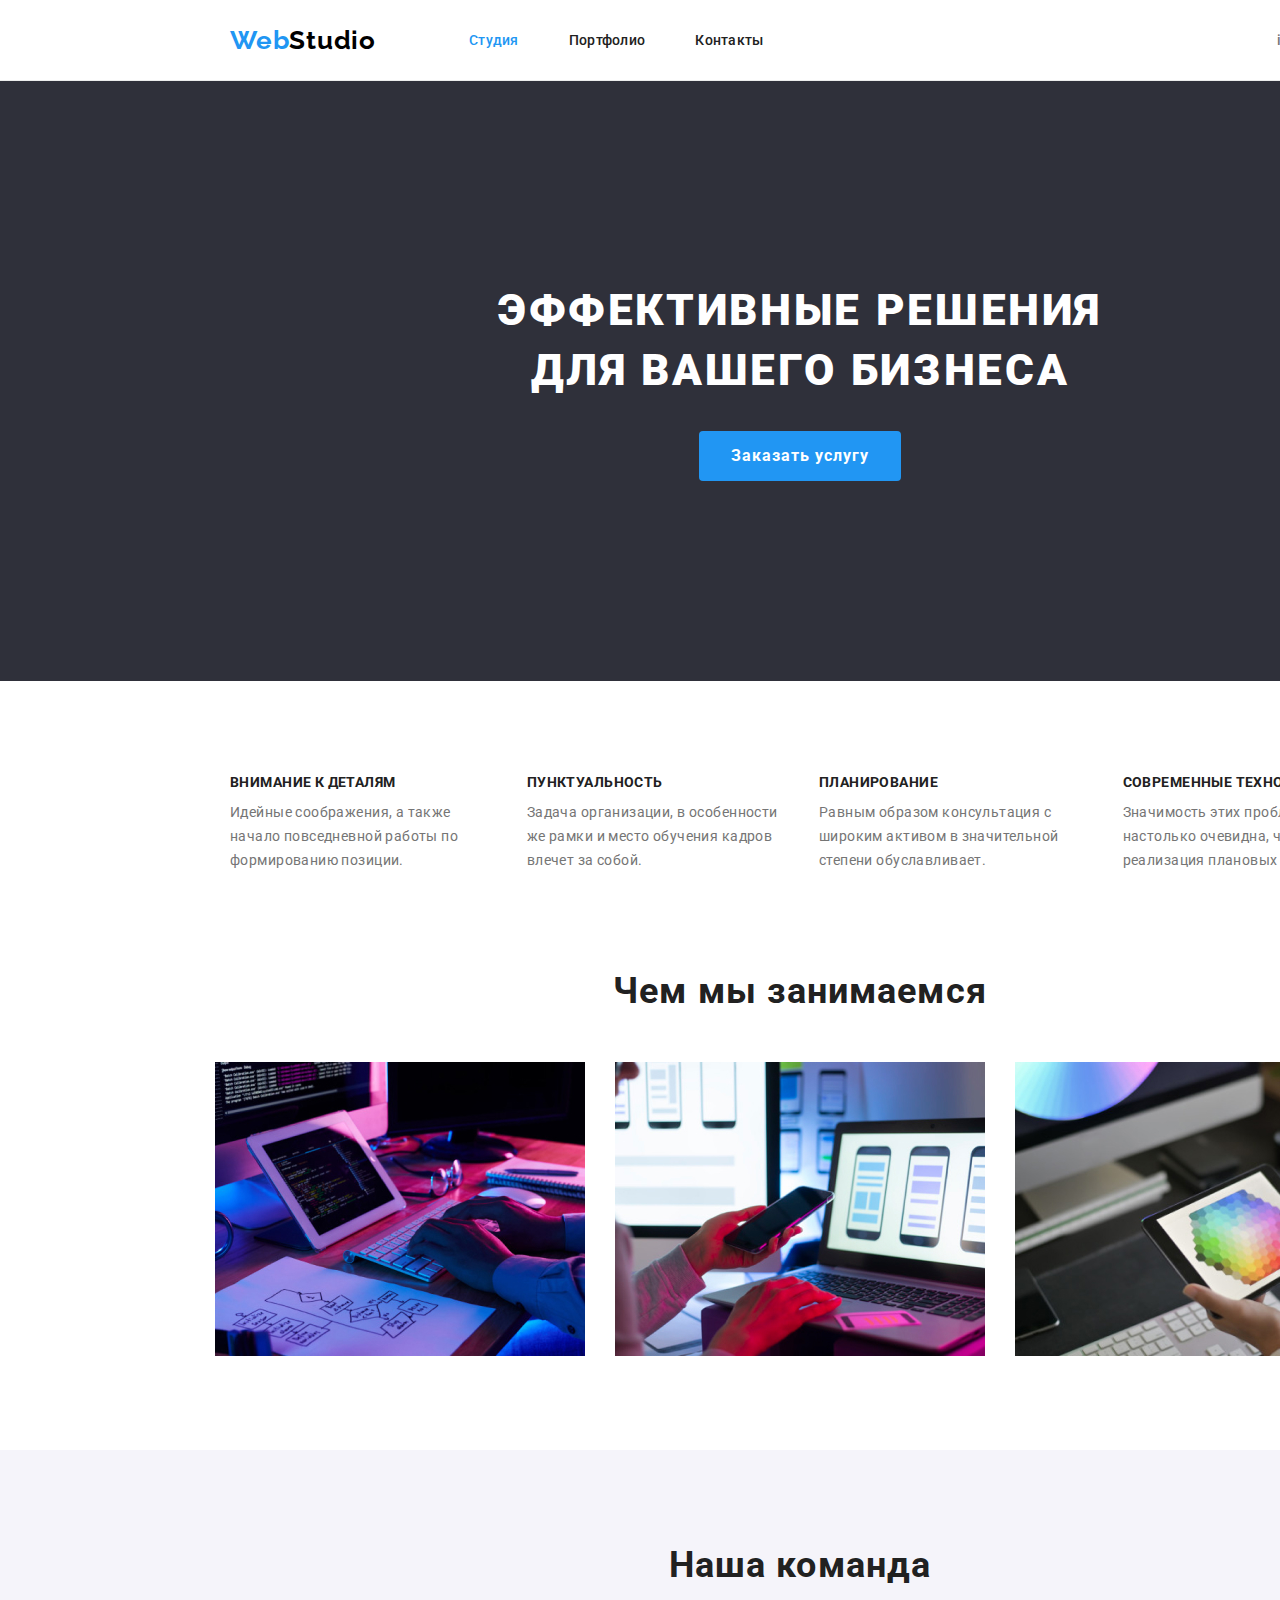
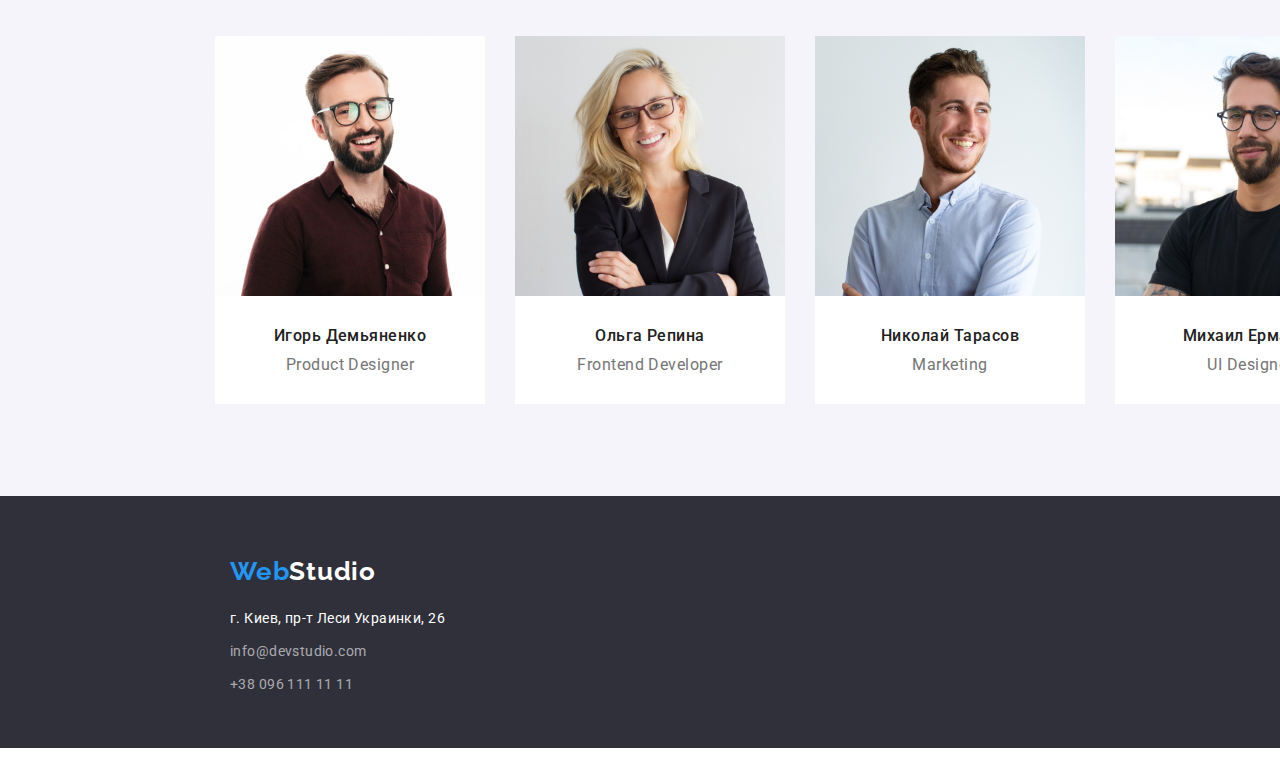
==== commit e142670d: "hw3-04" ====
--- a/index.html
+++ b/index.html
@@ -49,16 +49,12 @@
       </div>
     </header>
     <main class="main">
-      <div class="container">
         <section class="main-section">
-          <div class="main-title">
-            <h1 class="main-section-title">ЭФФЕКТИВНЫЕ РЕШЕНИЯ <br> ДЛЯ ВАШЕГО БИЗНЕСА</h1>
-          <button type="button" class="main-section-button">
-            Заказать услугу
-          </button>
+          <div class="container main-title">
+              <h1 class="main-section-title">ЭФФЕКТИВНЫЕ РЕШЕНИЯ <br> ДЛЯ ВАШЕГО БИЗНЕСА</h1>
+            <button type="button" class="main-section-button">Заказать услугу</button>
           </div>
         </section>
-      </div>
        <section class="benefits">
          <div class="container">
           <h2 hidden>Преимущества</h2>
@@ -95,38 +91,38 @@
       </section>
       <section class="doing">
         <div class="container">
-          <h2 class="doing-title">Чем мы занимаемся</h2>
-          <ul class="doing-item">
-            <li class="doing-list list">
-              <a href="">
-                <img src="./img/service/service-1.jpg"
-                  alt="Мы занимаемся десктопными приложениями"
-                  height="294"
-                  width="370"/>
-              </a>
-            </li>
-            <li class="doing-list list">
-              <a href="">
-                <img src="./img/service/service-2.jpg"
-                  alt="Мы занимаемся мобильными приложениями"
-                  height="294"
-                  width="370"/>
-              </a>
-            </li>
-            <li class="doing-list list">
-              <a href="">
-                <img src="./img/service/service-3.jpg"
-                  alt="Мы занимаемся дизайнерскими решениями"
-                  height="294"
-                  width="370"/>
-              </a>
-            </li>
-          </ul>
+            <h2 class="doing-title">Чем мы занимаемся</h2>
+            <ul class="doing-item">
+              <li class="doing-list list">
+                <a href="">
+                  <img src="./img/service/service-1.jpg"
+                    alt="Мы занимаемся десктопными приложениями"
+                    height="294"
+                    width="370"/>
+                </a>
+              </li>
+              <li class="doing-list list">
+                <a href="">
+                  <img src="./img/service/service-2.jpg"
+                    alt="Мы занимаемся мобильными приложениями"
+                    height="294"
+                    width="370"/>
+                </a>
+              </li>
+              <li class="doing-list list">
+                <a href="">
+                  <img src="./img/service/service-3.jpg"
+                    alt="Мы занимаемся дизайнерскими решениями"
+                    height="294"
+                    width="370"/>
+                </a>
+              </li>
+            </ul>
         </div>
       </section>
       <section class="team">
         <div class="container">
-          <h2 class="team-title">Наша команда</h2>
+            <h2 class="team-title">Наша команда</h2>
           <ul class="team-group">
             <li class="team-list list">
               <img
@@ -170,10 +166,12 @@
     </main>
     <footer class="footer">
       <div class="container">
-        <a href="./index.html" lang="en" class="link"
-        ><span class="logo-web">Web</span
-        ><span class="logo-studio">Studio</span></a>
-      <address>
+        <div class="logo-footer">
+          <a href="./index.html" lang="en" class="link"
+          ><span class="logo-web">Web</span
+          ><span class="logo-studio">Studio</span></a>
+        </div>
+      <address class="contact-footer">
         <ul>
           <li class="footer-list list">
             <a
--- a/css/main.css
+++ b/css/main.css
@@ -29,6 +29,7 @@
 .container {
   width: 1600px;
   margin: 0 auto;
+  padding: 0 15px;
 }
 
 
@@ -78,7 +79,6 @@
   display: flex;
   align-items: center;
   height: 80px;
-  padding: 0 215px;
   justify-content: space-between;
 }
 
@@ -89,6 +89,7 @@
 .navigation .nav {
   display: flex;
   align-items: center;
+  padding: 0 215px;
 }
 
 .address .address-nav {
@@ -103,7 +104,6 @@
 .nav-list:nth-child(1n + 2) {
   margin-right: 50px;
 }
-
 
 .adress-list:not(:last-child) {
   margin-right: 50px;
@@ -139,10 +139,9 @@
 
 /*  ============ main section  ============ */
 
-.container .main-title {
+.main-section .container {
     height: 600px;
     background-color: rgba(47, 48, 58, 100);
-    width: 1600px;
     text-align: center;
   }
 
@@ -177,22 +176,17 @@
 
 /*  ============ Benefits  ============ */
 
-/* .benefits .container {
-  margin: 94px 215px 94px;
-  width: 1170px;
-  height: 101px;
-} */
+.benefits .container {
+  height: 195px;
+}
 
 .benefits-title-group {
-  display: flex;
-  margin: 94px 215px 94px;
-  width: 1170px;
-  height: 101px;
+  padding: 94px 215px 0;
+}
+
+.benefits-title-group {
+  display: flex;
   justify-content: space-between;
-}
-
-.benefits-list {
-  width: 270px;
 }
 
 .benefits-list:not(:last-child) {
@@ -222,16 +216,15 @@
 
 /*  ============ doing + team  ============ */
 
-.doing-title {
-  margin-bottom: 50px;
+.doing .container {
+  height: 574px;
+  padding: 94px 215px 94px;
 }
 
 .doing-item {
   display: flex;
   justify-content: space-between;
-  margin: 0 215px 94px;
-  width: 1170px;
-  height: 386 px;
+  margin-top: 50px;
 }
 
 .doing-title,
@@ -266,21 +259,15 @@
   padding-bottom: 30px;
 }
 
-.container .team {
-  height: 648px;
+.team .container {
+  height: 646px;
   background-color: #F5F4FA;
+  padding: 94px 215px;
 }
 
 .team-group {
   display: flex;
   justify-content: space-between;
-  margin: 0 215px 94px;
-
-}
-
-.team .container {
-  background-color: #F5F4FA;
-  height: 648px;
 }
 
 .team-list {
@@ -289,7 +276,6 @@
 
 .team-title {
   margin-bottom: 50px;
-  padding-top: 94px;
 }
 
 /*  ============ End doing + team  ============ */
@@ -309,12 +295,6 @@
 .footer .container {
   background-color: #2F303A;
   height: 252px;
-  padding-left: 215px;
-  padding-top: 60px;
-}
-
-.footer-list:first-child {
-  margin-top: 20px;
 }
 
 .footer-list:not(:last-child) {
@@ -328,6 +308,17 @@
 .footer-email-link,
 .footer-tel-link {
   color:rgba(255, 255, 255, 0.6);
+}
+
+.logo-footer {
+  padding-top: 60px;
+  padding-left: 215px;
+}
+
+.contact-footer {
+  margin-top: 20px;
+  padding-bottom: 60px;
+  padding-left: 215px;
 }
 
 .container .logo-web {
@@ -376,7 +367,6 @@
 .portfolio-group {
   display: flex;
   justify-content: center;
-  margin-top: 94px;
   margin-bottom: 34px;
 }
 
@@ -388,11 +378,20 @@
 
 /*  ============ portfolio-project  ============ */
 
+.portfolio-project .container {
+  height: 1548px;
+  padding: 94px 215px 94px;
+  
+}
+
+/* .portfolio-container {
+  padding: 94px 215px 94px;
+} */
+
 .portfolio-project-group {
   display: flex;
   flex-wrap: wrap;
-  justify-content: center;
-  padding: 0 215px;
+  justify-content: space-between;
 }
 
 .portfolio-project-list:not(:nth-child(3n + 3)) {
@@ -420,7 +419,6 @@
   line-height: 2;
   letter-spacing: 0.06em;
   color: var(--title-theme-color);
-
   margin-top: 20px;
   margin-left: 24px;
 }
@@ -432,7 +430,6 @@
   line-height: 1.88;
   letter-spacing: 0.03em;
   color: var(--text-theme-color);
-
   margin-top: 12px;
   margin-left: 24px;
 }
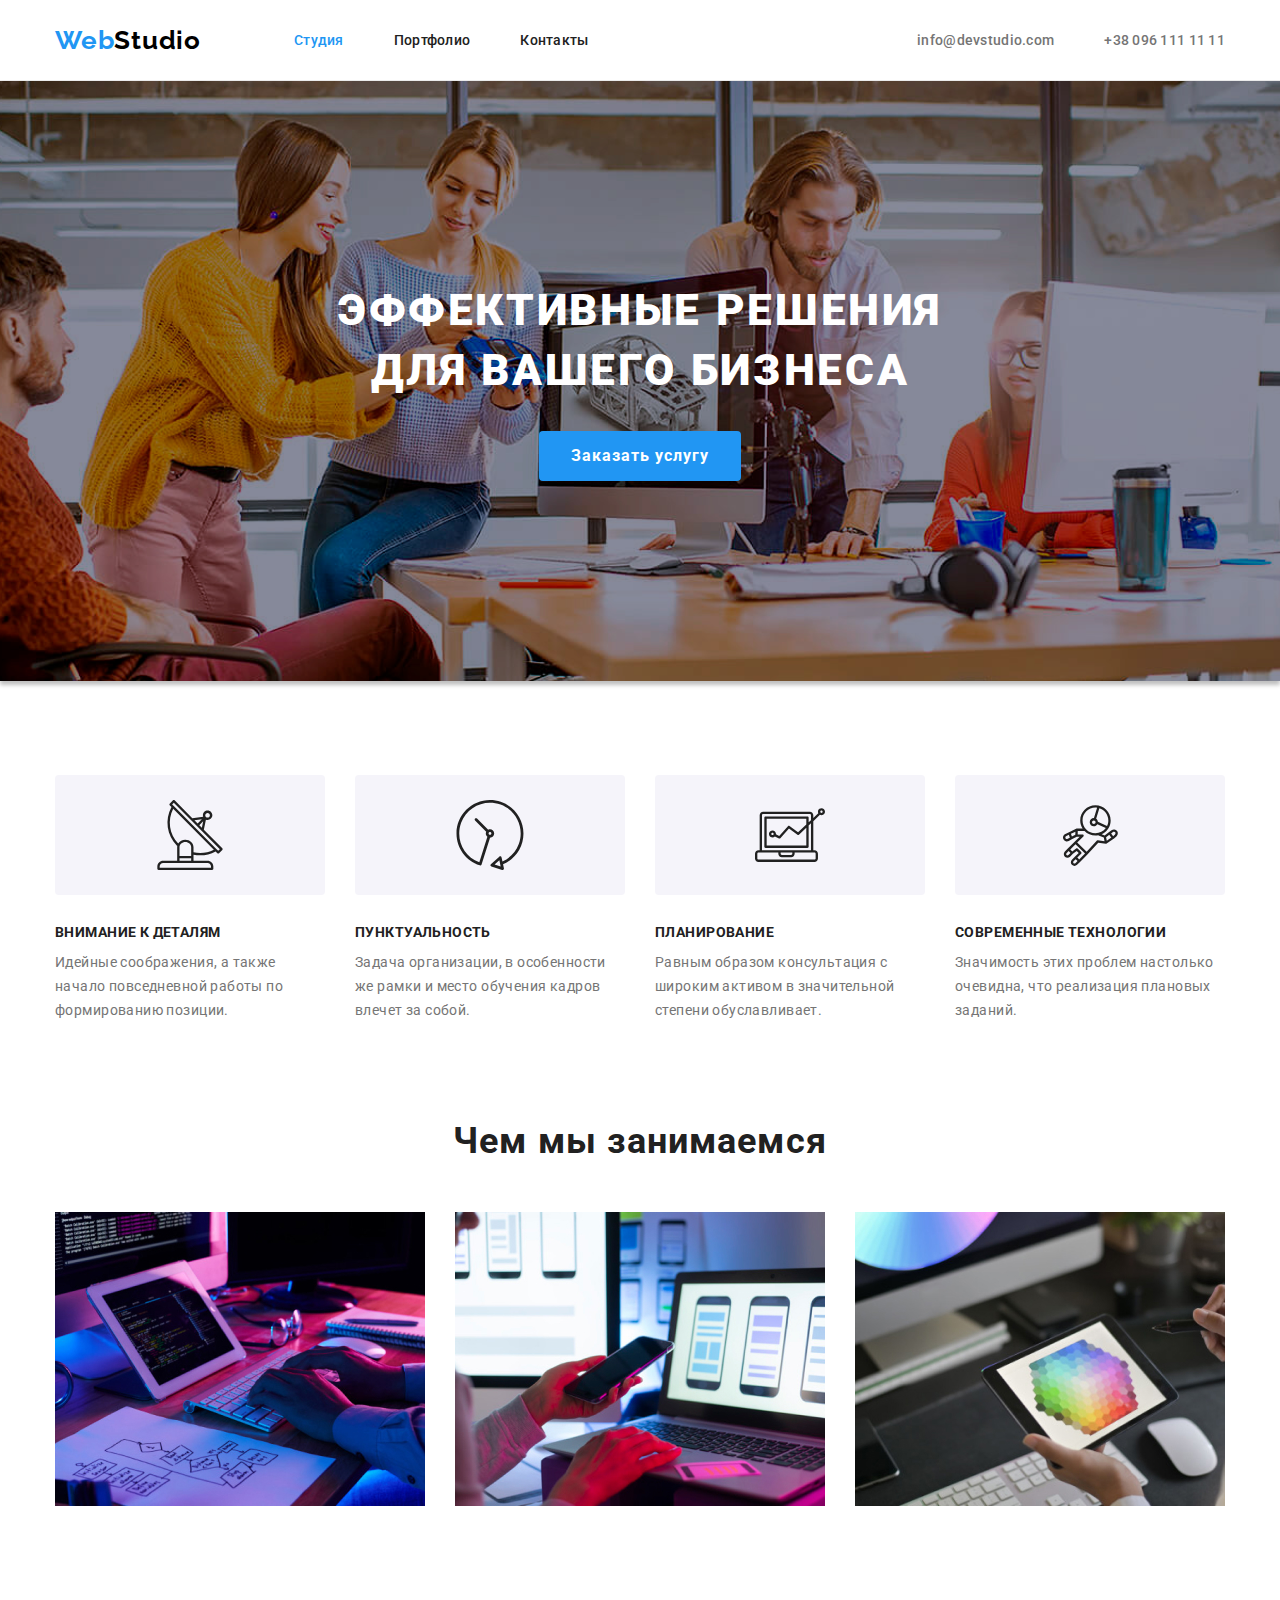
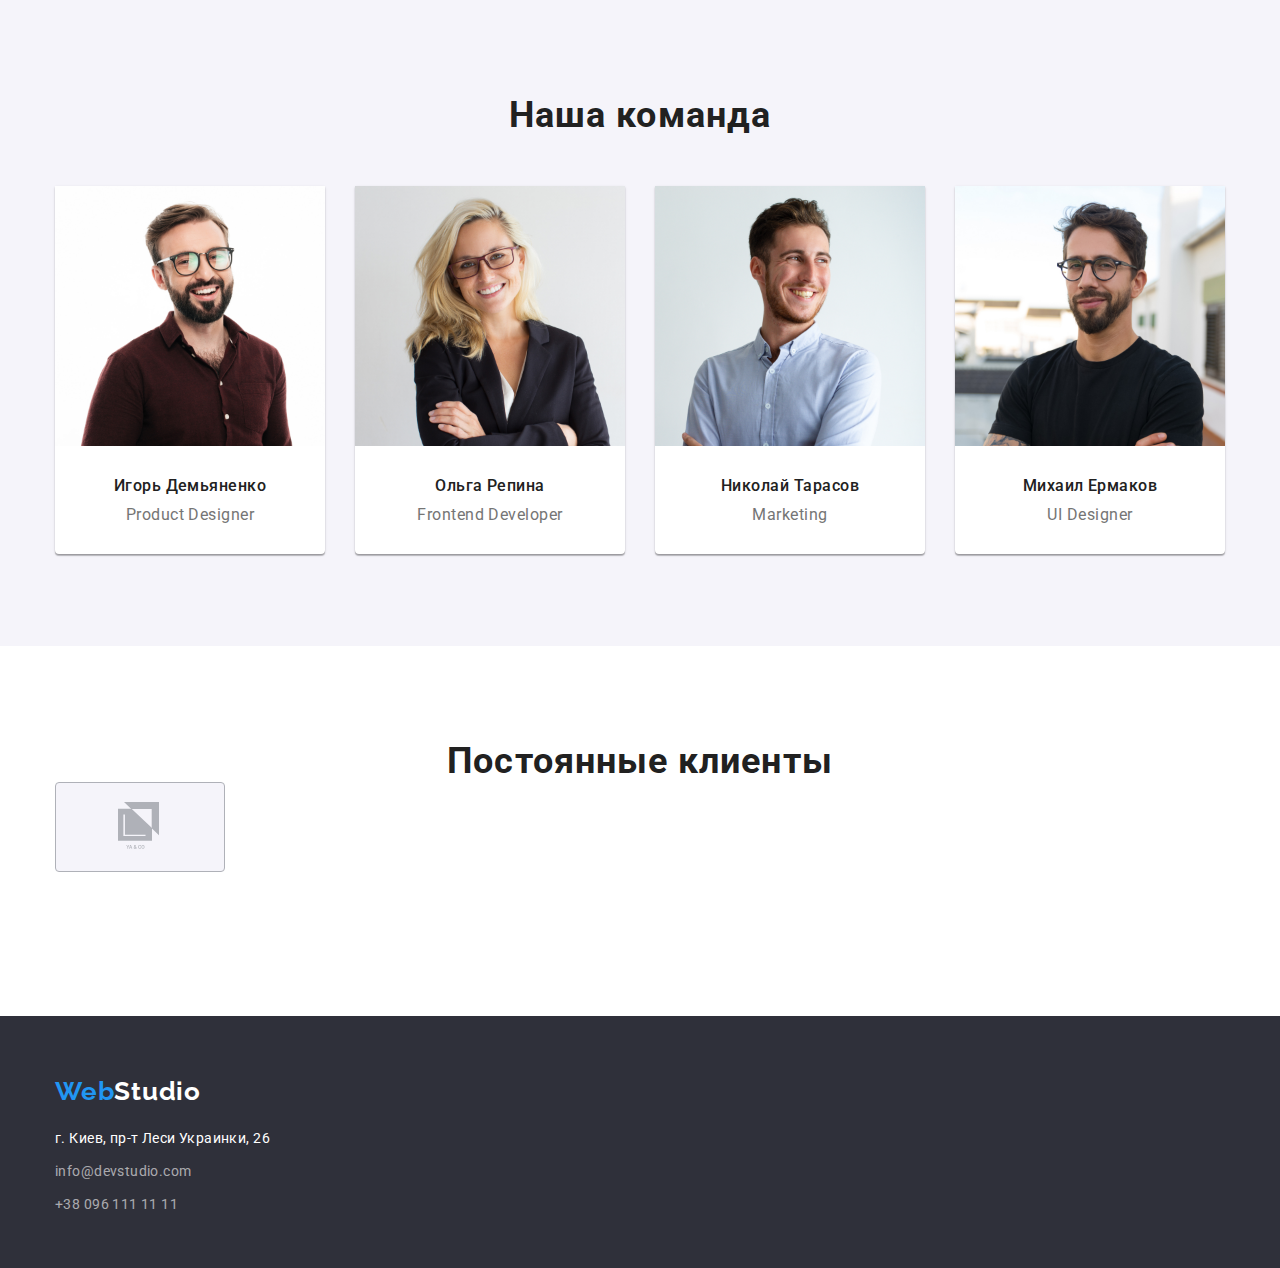
==== commit 7ddd60f4: "hw4-01" ====
--- a/index.html
+++ b/index.html
@@ -60,28 +60,28 @@
           <h2 hidden>Преимущества</h2>
           <ul class="benefits-title-group">
             <li class="benefits-list list">
-              <p class="benefits-list-item">Внимание к деталям</p>
+              <p class="benefits-list-item item1">Внимание к деталям</p>
               <p class="benefits-list-text">
                 Идейные соображения, а также начало повседневной работы по
                 формированию позиции.
               </p>
             </li>
             <li class="benefits-list list">
-              <p class="benefits-list-item">Пунктуальность</p>
+              <p class="benefits-list-item item2">Пунктуальность</p>
               <p class="benefits-list-text">
                 Задача организации, в особенности же рамки и место обучения кадров
                 влечет за собой.
               </p>
             </li>
             <li class="benefits-list list">
-              <p class="benefits-list-item">Планирование</p>
+              <p class="benefits-list-item item3">Планирование</p>
               <p class="benefits-list-text">
                 Равным образом консультация с широким активом в значительной
                 степени обуславливает.
               </p>
             </li>
             <li class="benefits-list list">
-              <p class="benefits-list-item">Современные технологии</p>
+              <p class="benefits-list-item item4">Современные технологии</p>
               <p class="benefits-list-text">
                 Значимость этих проблем настолько очевидна, что реализация
                 плановых заданий.
@@ -163,6 +163,11 @@
           </ul>
          </div>
       </section>
+      <section class="customers">
+        <div class="container">
+          <h1 class="cust-title">Постоянные клиенты</h1>
+        </div>
+      </section>
     </main>
     <footer class="footer">
       <div class="container">
--- a/css/main.css
+++ b/css/main.css
@@ -17,8 +17,6 @@
   font-style: normal;
   font-family: var(--main-font);
   color: var(--title-theme-color);
-  /* width: 1622px;
-  height: 2349px; */
   background: #ffffff;
 }
 
@@ -27,7 +25,7 @@
 }
 
 .container {
-  width: 1600px;
+  width: 1200px;
   margin: 0 auto;
   padding: 0 15px;
 }
@@ -89,7 +87,6 @@
 .navigation .nav {
   display: flex;
   align-items: center;
-  padding: 0 215px;
 }
 
 .address .address-nav {
@@ -141,9 +138,19 @@
 
 .main-section .container {
     height: 600px;
-    background-color: rgba(47, 48, 58, 100);
     text-align: center;
+    padding-top: 200px;
+    padding-bottom: 200px;
   }
+
+.main-section {
+  background-color: rgba(47, 48, 58, 100);
+  box-shadow: 0px 4px 4px rgba(0, 0, 0, 0.25);
+  background-image: url('../img/main/main.png');
+  background-repeat: no-repeat;
+  background-position: center;
+
+}
 
 .main-section-title {
   font-family: var(--main-font);
@@ -152,7 +159,6 @@
     line-height: 1.36;
     letter-spacing: 0.06em;
     color: #FFFFFF;
-    padding-top: 200px;
     padding-bottom: 30px;
 }
 
@@ -177,11 +183,12 @@
 /*  ============ Benefits  ============ */
 
 .benefits .container {
-  height: 195px;
-}
-
-.benefits-title-group {
-  padding: 94px 215px 0;
+  height: 345px;
+  padding-top: 94px;
+}
+
+.benefits-list {
+  width: 270px;
 }
 
 .benefits-title-group {
@@ -191,6 +198,58 @@
 
 .benefits-list:not(:last-child) {
   margin-right: 30px;
+}
+
+.item1::before {
+  display: block;
+  content: "";
+  width: 270px;
+  height: 120px;
+  border-radius: 4px;
+  background-color: #F5F4FA;
+  margin-bottom: 30px;
+  background-image: url('../img/benefits/img1.svg');
+  background-repeat: no-repeat;
+  background-position: center;
+}
+
+.item2::before {
+  display: block;
+  content: "";
+  width: 270px;
+  height: 120px;
+  border-radius: 4px;
+  background-color: #F5F4FA;
+  margin-bottom: 30px;
+  background-image: url('../img/benefits/img2.svg');
+  background-repeat: no-repeat;
+  background-position: center;
+}
+
+.item3::before {
+  display: block;
+  content: "";
+  width: 270px;
+  height: 120px;
+  border-radius: 4px;
+  background-color: #F5F4FA;
+  margin-bottom: 30px;
+  background-image: url('../img/benefits/img3.svg');
+  background-repeat: no-repeat;
+  background-position: center;
+}
+
+.item4::before {
+  display: block;
+  content: "";
+  width: 270px;
+  height: 120px;
+  border-radius: 4px;
+  background-color: #F5F4FA;
+  margin-bottom: 30px;
+  background-image: url('../img/benefits/img4.svg');
+  background-repeat: no-repeat;
+  background-position: center;
 }
 
 .benefits-list-item {
@@ -218,7 +277,8 @@
 
 .doing .container {
   height: 574px;
-  padding: 94px 215px 94px;
+  padding-top: 94px;
+  padding-bottom: 94px;
 }
 
 .doing-item {
@@ -261,8 +321,11 @@
 
 .team .container {
   height: 646px;
-  background-color: #F5F4FA;
-  padding: 94px 215px;
+  padding-top: 94px;
+}
+
+.team {
+  background-color: #F5F4FA;
 }
 
 .team-group {
@@ -272,6 +335,8 @@
 
 .team-list {
   background-color: white;
+  box-shadow: 0px 1px 3px rgba(0, 0, 0, 0.12), 0px 1px 1px rgba(0, 0, 0, 0.14), 0px 2px 1px rgba(0, 0, 0, 0.2);
+  border-radius: 0px 0px 4px 4px;;
 }
 
 .team-title {
@@ -279,6 +344,42 @@
 }
 
 /*  ============ End doing + team  ============ */
+
+/*  ============ customers  ============ */
+
+.customers .container{
+  height: 370px;
+  padding-top: 94px;
+  padding-bottom: 94px;
+}
+
+.cust-title {
+font-family: var(--main-font);
+font-weight: 700;
+font-size: 36px;
+line-height: 1.17;
+text-align: center;
+letter-spacing: 0.03em;
+color: var(--title-theme-color);
+}
+
+.cust-title::after {
+  display: block;
+  content: "";
+  width: 170px;
+  height: 90px;
+  border: 1px solid #AFB1B8;
+  box-sizing: border-box;
+  border-radius: 4px;
+  background-color: #F5F4FA;
+  margin-bottom: 30px;
+  background-image: url('../img/customers/cust1.svg');
+  background-repeat: no-repeat;
+  background-position: center;
+}
+
+
+/*  ============ end customers  ============ */
 
 /*  ============ footer  ============ */
 .footer-tel-link,
@@ -292,9 +393,14 @@
   letter-spacing: 0.03em;
 }
 
+.footer {
+  background-color: #2F303A;
+}
+
 .footer .container {
-  background-color: #2F303A;
   height: 252px;
+  padding-top: 60px;
+  padding-bottom: 60px;
 }
 
 .footer-list:not(:last-child) {
@@ -310,15 +416,8 @@
   color:rgba(255, 255, 255, 0.6);
 }
 
-.logo-footer {
-  padding-top: 60px;
-  padding-left: 215px;
-}
-
 .contact-footer {
   margin-top: 20px;
-  padding-bottom: 60px;
-  padding-left: 215px;
 }
 
 .container .logo-web {
@@ -367,7 +466,7 @@
 .portfolio-group {
   display: flex;
   justify-content: center;
-  margin-bottom: 34px;
+  margin-bottom: 44px;
 }
 
 .portfolio-list-button:not(:last-child) {
@@ -380,13 +479,9 @@
 
 .portfolio-project .container {
   height: 1548px;
-  padding: 94px 215px 94px;
-  
-}
-
-/* .portfolio-container {
-  padding: 94px 215px 94px;
-} */
+  padding-top: 94px;
+  padding-bottom: 94px;
+}
 
 .portfolio-project-group {
   display: flex;
@@ -400,10 +495,6 @@
 
 .portfolio-project-list:not(:nth-last-child(-n + 3)) {
   margin-bottom: 30px;
-}
-
-.portfolio-project-list:nth-last-child(-n + 3) {
-  margin-bottom: 94px;
 }
 
 .portfolio-project-list {
@@ -412,6 +503,18 @@
   border: 1px solid rgba(238, 238, 238, 1);
 }
 
+.portfolio-project-list:hover {
+border: 1px solid #EEEEEE;
+box-sizing: border-box;
+box-shadow: 0px 1px 1px rgba(0, 0, 0, 0.12), 0px 4px 4px rgba(0, 0, 0, 0.06), 1px 4px 6px rgba(0, 0, 0, 0.16);
+}
+
+.portfolio-block {
+  width: 370px;
+  height: 110px;
+  padding: 20px 24px 20px;
+}
+
 .portfolio-project-title {
   font-family: var(--main-font);
   font-weight: 700;
@@ -419,8 +522,6 @@
   line-height: 2;
   letter-spacing: 0.06em;
   color: var(--title-theme-color);
-  margin-top: 20px;
-  margin-left: 24px;
 }
 
 .portfolio-project-type {
@@ -430,8 +531,6 @@
   line-height: 1.88;
   letter-spacing: 0.03em;
   color: var(--text-theme-color);
-  margin-top: 12px;
-  margin-left: 24px;
 }
 
 /*  ============ End portfolio-project  ============ */
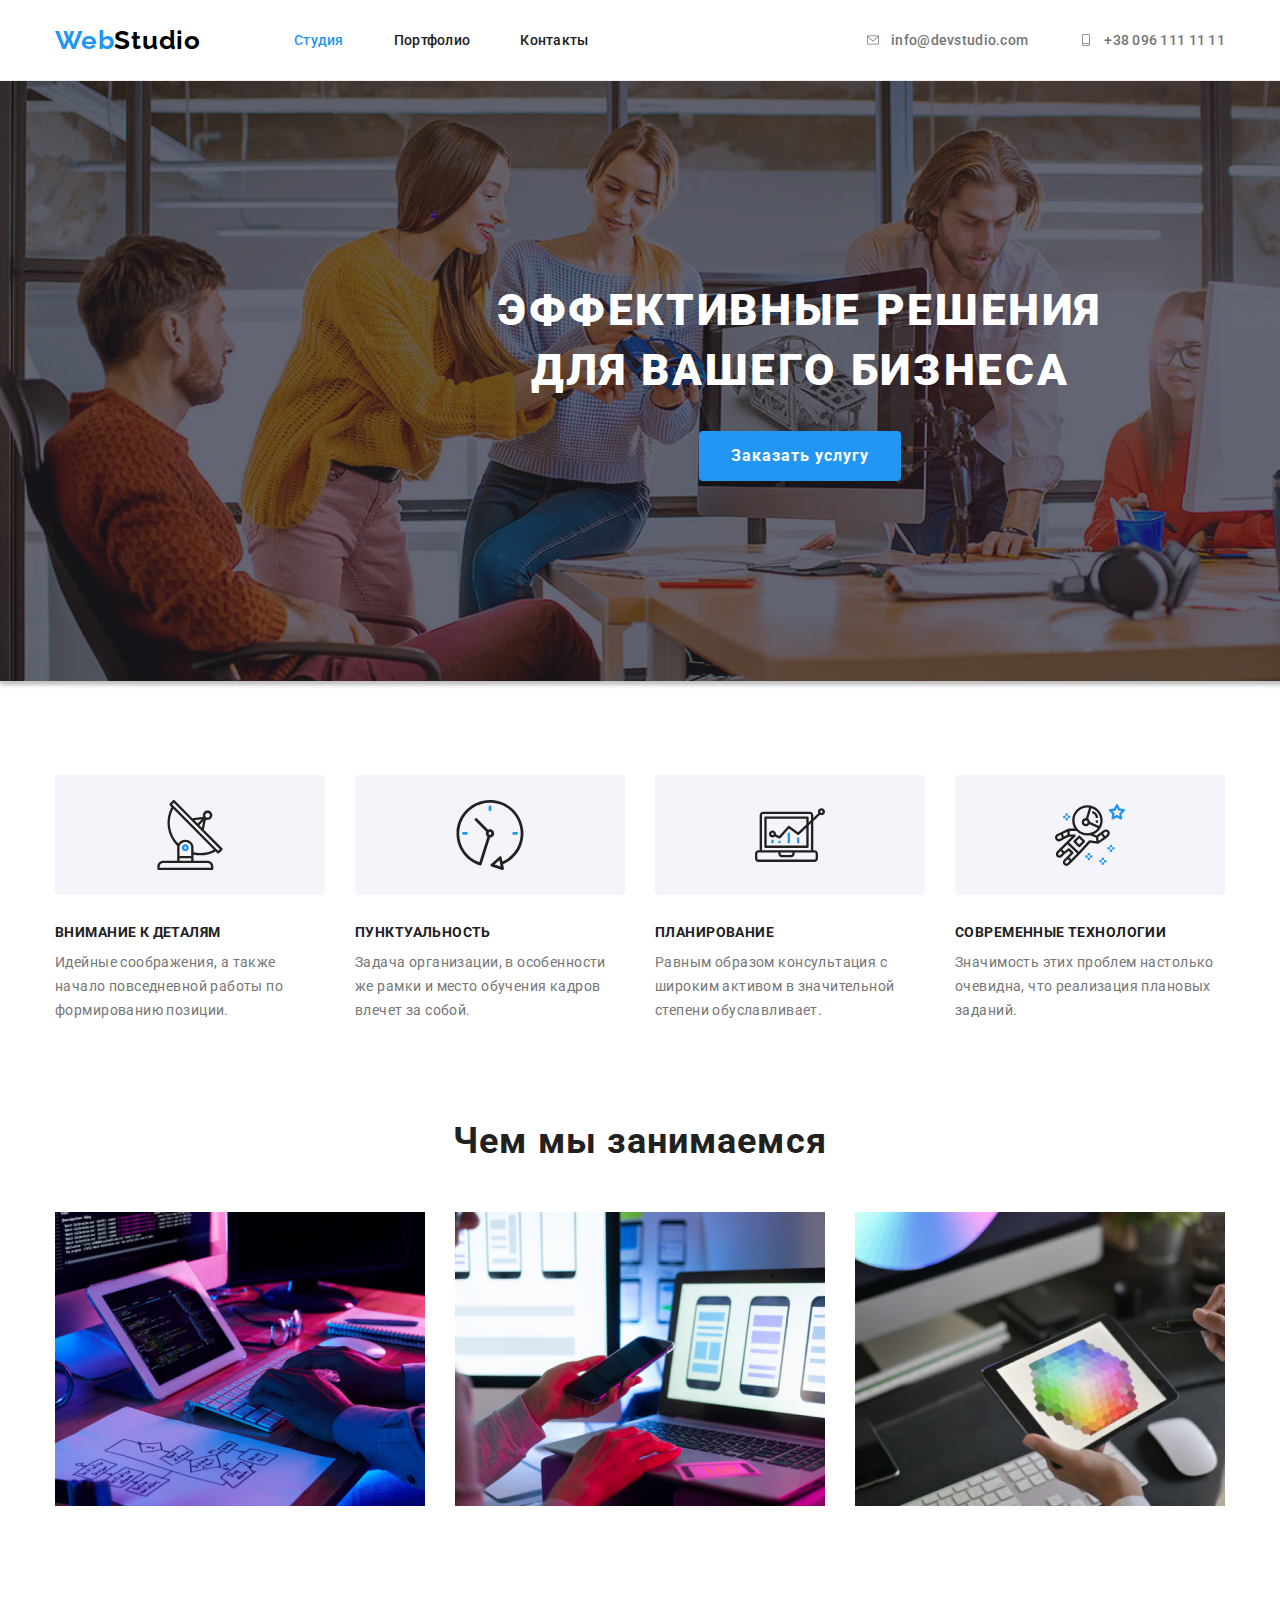
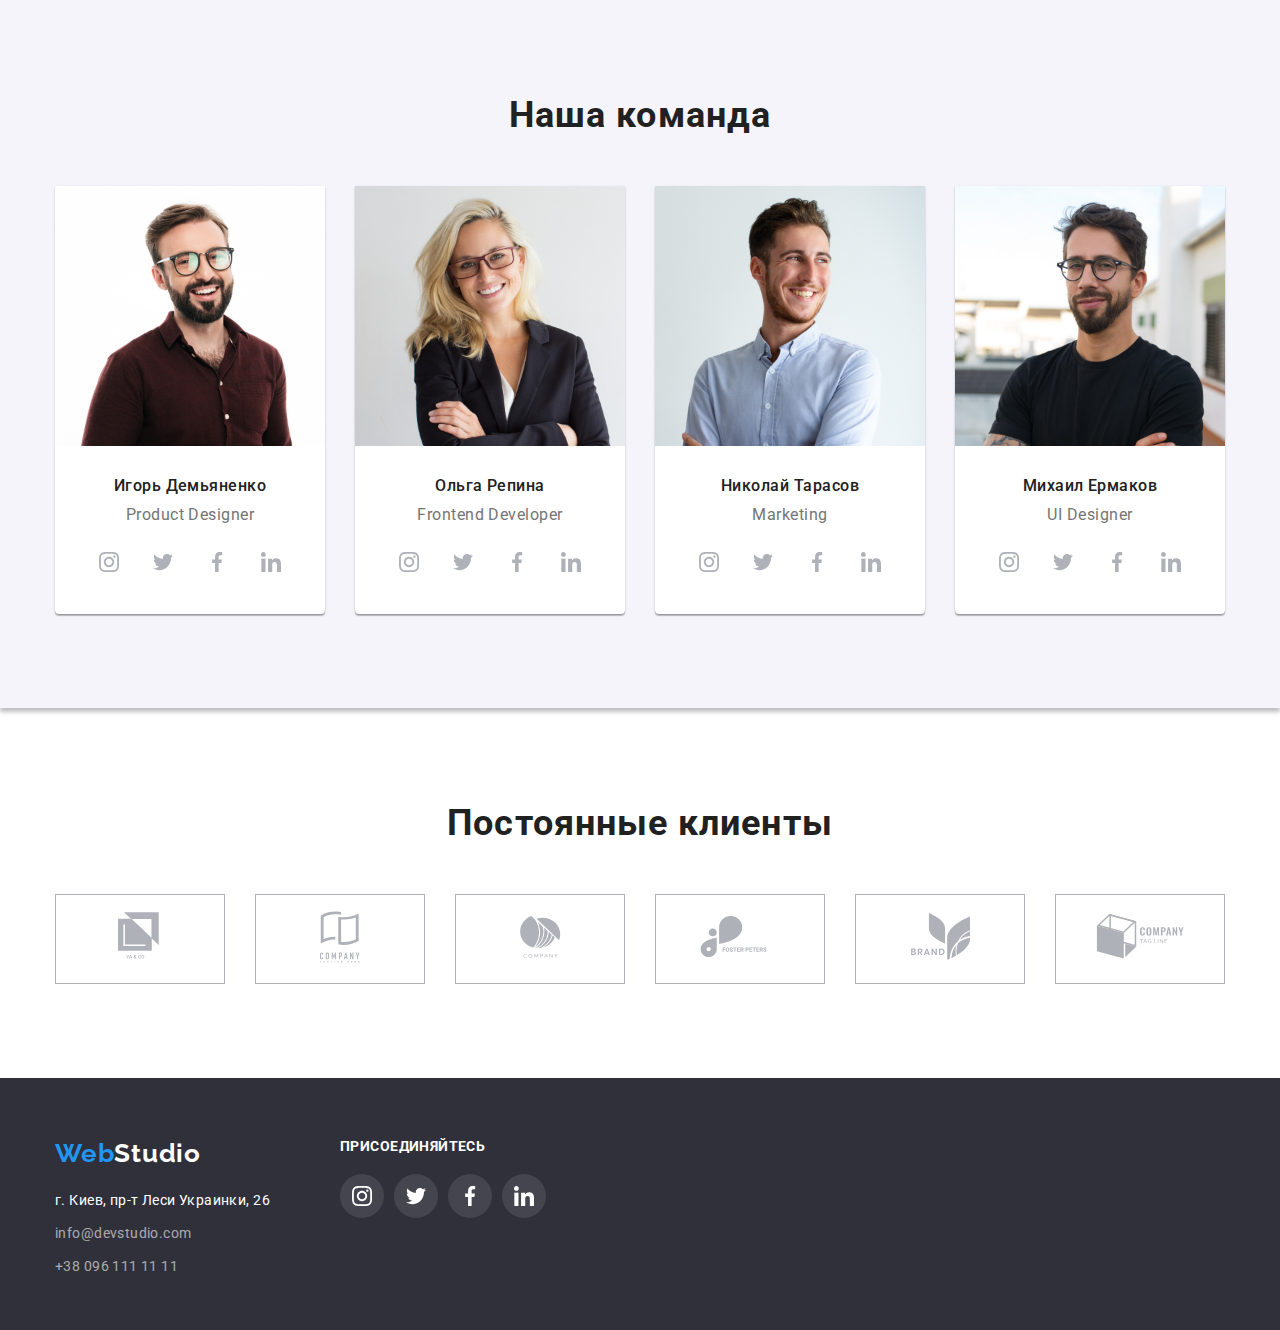
==== commit adf1a252: "hw4-03" ====
--- a/index.html
+++ b/index.html
@@ -37,12 +37,18 @@
         <address class="address">
           <ul class="address-nav">
             <li class="adress-list list">
-              <a href="mailto:info@devstudio.com" class="header-email-link link"
-                >info@devstudio.com</a>
+              <a href="mailto:info@devstudio.com" class="header-email-link link">
+                <svg class="address-svg" width='16' height='12'>
+                  <use href='./img/sprite.svg#icon-mail'></use>
+                </svg>
+                info@devstudio.com</a>
             </li>
             <li class="adress-list list">
-              <a href="tel:+380961111111" class="header-tel-link link"
-                >+38 096 111 11 11</a>
+              <a href="tel:+380961111111" class="header-tel-link link">
+                <svg class="address-svg" width='16' height='12'>
+                  <use href='./img/sprite.svg#icon-tel'></use>
+                </svg>
+                +38 096 111 11 11</a>
             </li>
           </ul>
         </address>
@@ -132,6 +138,38 @@
                 width="270"/>
               <h3 class="team-person">Игорь Демьяненко</h3>
               <p lang="en" class="team-role">Product Designer</p>
+              <div class="team-contact">
+                <ul class="social-list list">
+                  <li class="social-list-link link">
+                    <a class="social-link" href="">
+                      <svg class="social-svg">
+                        <use href='./img/sprite.svg#icon-instagram'></use>
+                      </svg>
+                    </a>
+                  </li>
+                  <li class="social-list-link link">
+                    <a class="social-link" href="">
+                      <svg class="social-svg">
+                        <use href='./img/sprite.svg#icon-twitter'></use>
+                      </svg>
+                    </a>
+                  </li>
+                  <li class="social-list-link link">
+                    <a class="social-link" href="">
+                      <svg class="social-svg">
+                        <use href='./img/sprite.svg#icon-facebook'></use>
+                      </svg>
+                    </a>
+                  </li>
+                  <li class="social-list-link link">
+                    <a class="social-link" href="">
+                      <svg class="social-svg">
+                        <use href='./img/sprite.svg#icon-linkedin'></use>
+                      </svg>
+                    </a>
+                  </li>
+                </ul>
+              </div>
             </li>
             <li class="team-list list">
               <img
@@ -141,6 +179,38 @@
                 width="270"/>
               <h3 class="team-person">Ольга Репина</h3>
               <p lang="en" class="team-role">Frontend Developer</p>
+              <div class="team-contact">
+                <ul class="social-list list">
+                  <li class="social-list-link link">
+                    <a class="social-link" href="">
+                      <svg class="social-svg">
+                        <use href='./img/sprite.svg#icon-instagram'></use>
+                      </svg>
+                    </a>
+                  </li>
+                  <li class="social-list-link link">
+                    <a class="social-link" href="">
+                      <svg class="social-svg">
+                        <use href='./img/sprite.svg#icon-twitter'></use>
+                      </svg>
+                    </a>
+                  </li>
+                  <li class="social-list-link link">
+                    <a class="social-link" href="">
+                      <svg class="social-svg">
+                        <use href='./img/sprite.svg#icon-facebook'></use>
+                      </svg>
+                    </a>
+                  </li>
+                  <li class="social-list-link link">
+                    <a class="social-link" href="">
+                      <svg class="social-svg">
+                        <use href='./img/sprite.svg#icon-linkedin'></use>
+                      </svg>
+                    </a>
+                  </li>
+                </ul>
+              </div>
             </li>
             <li class="team-list list">
               <img
@@ -150,6 +220,38 @@
                 width="270"/>
               <h3 class="team-person">Николай Тарасов</h3>
               <p lang="en" class="team-role">Marketing</p>
+              <div class="team-contact">
+                <ul class="social-list list">
+                  <li class="social-list-link link">
+                    <a class="social-link" href="">
+                      <svg class="social-svg">
+                        <use href='./img/sprite.svg#icon-instagram'></use>
+                      </svg>
+                    </a>
+                  </li>
+                  <li class="social-list-link link">
+                    <a class="social-link" href="">
+                      <svg class="social-svg">
+                        <use href='./img/sprite.svg#icon-twitter'></use>
+                      </svg>
+                    </a>
+                  </li>
+                  <li class="social-list-link link">
+                    <a class="social-link" href="">
+                      <svg class="social-svg">
+                        <use href='./img/sprite.svg#icon-facebook'></use>
+                      </svg>
+                    </a>
+                  </li>
+                  <li class="social-list-link link">
+                    <a class="social-link" href="">
+                      <svg class="social-svg">
+                        <use href='./img/sprite.svg#icon-linkedin'></use>
+                      </svg>
+                    </a>
+                  </li>
+                </ul>
+              </div>
             </li>
             <li class="team-list list">
               <img
@@ -159,6 +261,38 @@
                 width="270"/>
               <h3 class="team-person">Михаил Ермаков</h3>
               <p lang="en" class="team-role">UI Designer</p>
+              <div class="team-contact">
+                <ul class="social-list list">
+                  <li class="social-list-link link">
+                    <a class="social-link" href="">
+                      <svg class="social-svg">
+                        <use href='./img/sprite.svg#icon-instagram'></use>
+                      </svg>
+                    </a>
+                  </li>
+                  <li class="social-list-link link">
+                    <a class="social-link" href="">
+                      <svg class="social-svg">
+                        <use href='./img/sprite.svg#icon-twitter'></use>
+                      </svg>
+                    </a>
+                  </li>
+                  <li class="social-list-link link">
+                    <a class="social-link" href="">
+                      <svg class="social-svg">
+                        <use href='./img/sprite.svg#icon-facebook'></use>
+                      </svg>
+                    </a>
+                  </li>
+                  <li class="social-list-link link">
+                    <a class="social-link" href="">
+                      <svg class="social-svg">
+                        <use href='./img/sprite.svg#icon-linkedin'></use>
+                      </svg>
+                    </a>
+                  </li>
+                </ul>
+              </div>
             </li>
           </ul>
          </div>
@@ -166,6 +300,40 @@
       <section class="customers">
         <div class="container">
           <h1 class="cust-title">Постоянные клиенты</h1>
+          <ul class="cust-list">
+            <li class="cust-list-link list">
+              <a class="cust-link" href="">
+                <svg class="cust-list-svg" width='45' height='50'>
+                  <use href='./img/sprite.svg#icon-logo1'></use>
+                </svg>
+              </a>
+            </li>
+            <li class="cust-list-link list">
+              <a class="cust-link" href=""><svg class="cust-list-svg" width='40' height='52'>
+                <use href='./img/sprite.svg#icon-logo2'></use>
+              </svg></a>
+            </li>
+            <li class="cust-list-link list">
+              <a href=""><svg class="cust-list-svg"  width='41' height='42'>
+                <use href='./img/sprite.svg#icon-logo3'></use>
+              </svg></a>
+            </li>
+            <li class="cust-list-link list">
+              <a href=""><svg class="cust-list-svg"  width='80' height='42'>
+                <use href='./img/sprite.svg#icon-logo4'></use>
+              </svg></a>
+            </li>
+            <li class="cust-list-link list">
+              <a href=""><svg class="cust-list-svg"  width='59' height='47'>
+                <use href='./img/sprite.svg#icon-logo5'></use>
+              </svg></a>
+            </li>
+            <li class="cust-list-link list">
+              <a href=""><svg class="cust-list-svg"  width='89' height='45'>
+                <use href='./img/sprite.svg#icon-logo6'></use>
+              </svg></a>
+            </li>
+          </ul>
         </div>
       </section>
     </main>
@@ -175,25 +343,58 @@
           <a href="./index.html" lang="en" class="link"
           ><span class="logo-web">Web</span
           ><span class="logo-studio">Studio</span></a>
-        </div>
-      <address class="contact-footer">
-        <ul>
-          <li class="footer-list list">
-            <a
-              href="https://goo.gl/maps/NVVWa15Udhnw2VXG6"
-              target="_blank"
-              class="footer-adress-link link"
-              >г. Киев, пр-т Леси Украинки, 26</a>
+         <address class="contact-footer">
+          <ul>
+            <li class="footer-list list">
+              <a
+                href="https://goo.gl/maps/NVVWa15Udhnw2VXG6"
+                target="_blank"
+                class="footer-adress-link link"
+                >г. Киев, пр-т Леси Украинки, 26</a>
+            </li>
+            <li class="footer-list list">
+              <a href="mailto:info@devstudio.com" class="footer-email-link link"
+                >info@devstudio.com</a>
+            </li>
+            <li class="footer-list list">
+              <a href="tel:+380961111111" class="footer-tel-link link">+38 096 111 11 11</a>
+            </li>
+          </ul>
+         </address>
+       </div>
+      <div class="join-footer">
+        <h2 class="join-footer-title">ПРИСОЕДИНЯЙТЕСЬ</h2>
+        <ul class="social-list list">
+          <li class="social-list-link link footer-social">
+            <a class="social-link footer-social-link" href="">
+              <svg class="social-svg">
+                <use href='./img/sprite.svg#icon-instagram'></use>
+              </svg>
+            </a>
           </li>
-          <li class="footer-list list">
-            <a href="mailto:info@devstudio.com" class="footer-email-link link"
-              >info@devstudio.com</a>
+          <li class="social-list-link link footer-social">
+            <a class="social-link footer-social-link" href="">
+              <svg class="social-svg">
+                <use href='./img/sprite.svg#icon-twitter'></use>
+              </svg>
+            </a>
           </li>
-          <li class="footer-list list">
-            <a href="tel:+380961111111" class="footer-tel-link link">+38 096 111 11 11</a>
+          <li class="social-list-link link footer-social">
+            <a class="social-link footer-social-link" href="">
+              <svg class="social-svg">
+                <use href='./img/sprite.svg#icon-facebook'></use>
+              </svg>
+            </a>
+          </li>
+          <li class="social-list-link link footer-social">
+            <a class="social-link footer-social-link" href="">
+              <svg class="social-svg">
+                <use href='./img/sprite.svg#icon-linkedin'></use>
+              </svg>
+            </a>
           </li>
         </ul>
-      </address>
+      </div>
       </div>
     </footer>
   </body>
--- a/css/main.css
+++ b/css/main.css
@@ -122,6 +122,15 @@
   line-height: 1.143;
   letter-spacing: 0.02em;
   color: var(--text-theme-color);
+ 
+  display: flex;
+  justify-content: center;
+  align-items: center;
+  fill: rgba(117, 117, 117, 1);
+}
+
+.address-svg {
+  margin-right: 10px;
 }
 
 .nav-list-link:hover,
@@ -131,26 +140,25 @@
 .header-email-link:focus,
 .header-email-link:hover {
 color: var(--animation-theme-color);
-}
+fill: var(--animation-theme-color);
+}
+
 /*  ============ END HEADER  ============ */
 
 /*  ============ main section  ============ */
 
 .main-section .container {
     height: 600px;
+    width: 1600px;
     text-align: center;
     padding-top: 200px;
     padding-bottom: 200px;
+    background-image: linear-gradient(rgba(47, 48, 58, 0.4), rgba(47, 48, 58, 0.4)), url('../img/main/main.png');
+    background-repeat: no-repeat;
+    background-position: center;
+    background-size: contain;
+    box-shadow: 0px 4px 4px rgba(0, 0, 0, 0.25);
   }
-
-.main-section {
-  background-color: rgba(47, 48, 58, 100);
-  box-shadow: 0px 4px 4px rgba(0, 0, 0, 0.25);
-  background-image: url('../img/main/main.png');
-  background-repeat: no-repeat;
-  background-position: center;
-
-}
 
 .main-section-title {
   font-family: var(--main-font);
@@ -316,16 +324,18 @@
   letter-spacing: 0.03em;
   color: var(--text-theme-color);
   text-align: center;
-  padding-bottom: 30px;
+  padding-bottom: 16px;
 }
 
 .team .container {
-  height: 646px;
+  height: 708px;
   padding-top: 94px;
 }
 
 .team {
+  display: block;
   background-color: #F5F4FA;
+  box-shadow: 0px 4px 4px rgba(0, 0, 0, 0.25);
 }
 
 .team-group {
@@ -341,6 +351,43 @@
 
 .team-title {
   margin-bottom: 50px;
+}
+
+.team-contact {
+  display: flex;
+  justify-content: center;
+  height: 74px;
+  padding-bottom: 30px;
+}
+
+.social-list {
+  display: flex;
+}
+
+.social-link {
+  display: flex;
+  justify-content: center;
+  align-items: center;
+  width: 44px;
+  height: 44px;
+  border-radius: 50%;
+  fill: rgba(175,177,184,1);
+}
+
+.social-link:hover,
+.social-link:focus {
+  border-radius: 50%;
+  background-color: var(--animation-theme-color);
+  fill: white;
+}
+
+.social-list-link:not(:last-child) {
+  margin-right: 10px;
+}
+
+.social-svg {
+width: 20px;
+height: 20px;
 }
 
 /*  ============ End doing + team  ============ */
@@ -361,23 +408,36 @@
 text-align: center;
 letter-spacing: 0.03em;
 color: var(--title-theme-color);
-}
-
-.cust-title::after {
-  display: block;
-  content: "";
-  width: 170px;
-  height: 90px;
-  border: 1px solid #AFB1B8;
-  box-sizing: border-box;
-  border-radius: 4px;
-  background-color: #F5F4FA;
-  margin-bottom: 30px;
-  background-image: url('../img/customers/cust1.svg');
-  background-repeat: no-repeat;
-  background-position: center;
-}
-
+padding-bottom: 50px;
+}
+
+.cust-list {
+display: flex;
+justify-content: space-between;
+}
+
+.cust-list-link {
+display: flex;
+width: 170px;
+height: 90px;
+justify-content: center;
+align-items: center;
+border: 1px solid rgba(175, 177, 184, 1);
+}
+
+.cust-list-svg {
+  fill: rgba(175,177,184,1);
+}
+
+.cust-list-link:hover .cust-list-svg,
+.cust-list-link:focus .cust-list-svg {
+  fill: var(--animation-theme-color);
+}
+
+.cust-list-link:hover,
+.cust-list-link:focus {
+  border: 1px solid var(--animation-theme-color);
+}
 
 /*  ============ end customers  ============ */
 
@@ -398,6 +458,7 @@
 }
 
 .footer .container {
+  display: flex;
   height: 252px;
   padding-top: 60px;
   padding-bottom: 60px;
@@ -436,6 +497,31 @@
   line-height: 1.19;
   letter-spacing: 0.03em;
   color: white;
+}
+
+.join-footer {
+  margin-left: 70px;
+  width: 206px;
+  height: 80px;
+}
+
+.join-footer-title {
+font-family: var(--main-font);
+font-weight: 700;
+font-size: 14px;
+line-height: 1.143;
+letter-spacing: 0.03em;
+color: #FFFFFF;
+margin-bottom: 20px;
+}
+
+.footer-social {
+  background-color: rgba(255, 255, 255, 0.1);
+  border-radius: 50%;
+}
+
+.footer-social-link {
+  fill: white;
 }
 
 /*  ============ End footer  ============ */
@@ -503,7 +589,8 @@
   border: 1px solid rgba(238, 238, 238, 1);
 }
 
-.portfolio-project-list:hover {
+.portfolio-project-list:hover,
+.portfolio-project-list:focus {
 border: 1px solid #EEEEEE;
 box-sizing: border-box;
 box-shadow: 0px 1px 1px rgba(0, 0, 0, 0.12), 0px 4px 4px rgba(0, 0, 0, 0.06), 1px 4px 6px rgba(0, 0, 0, 0.16);
